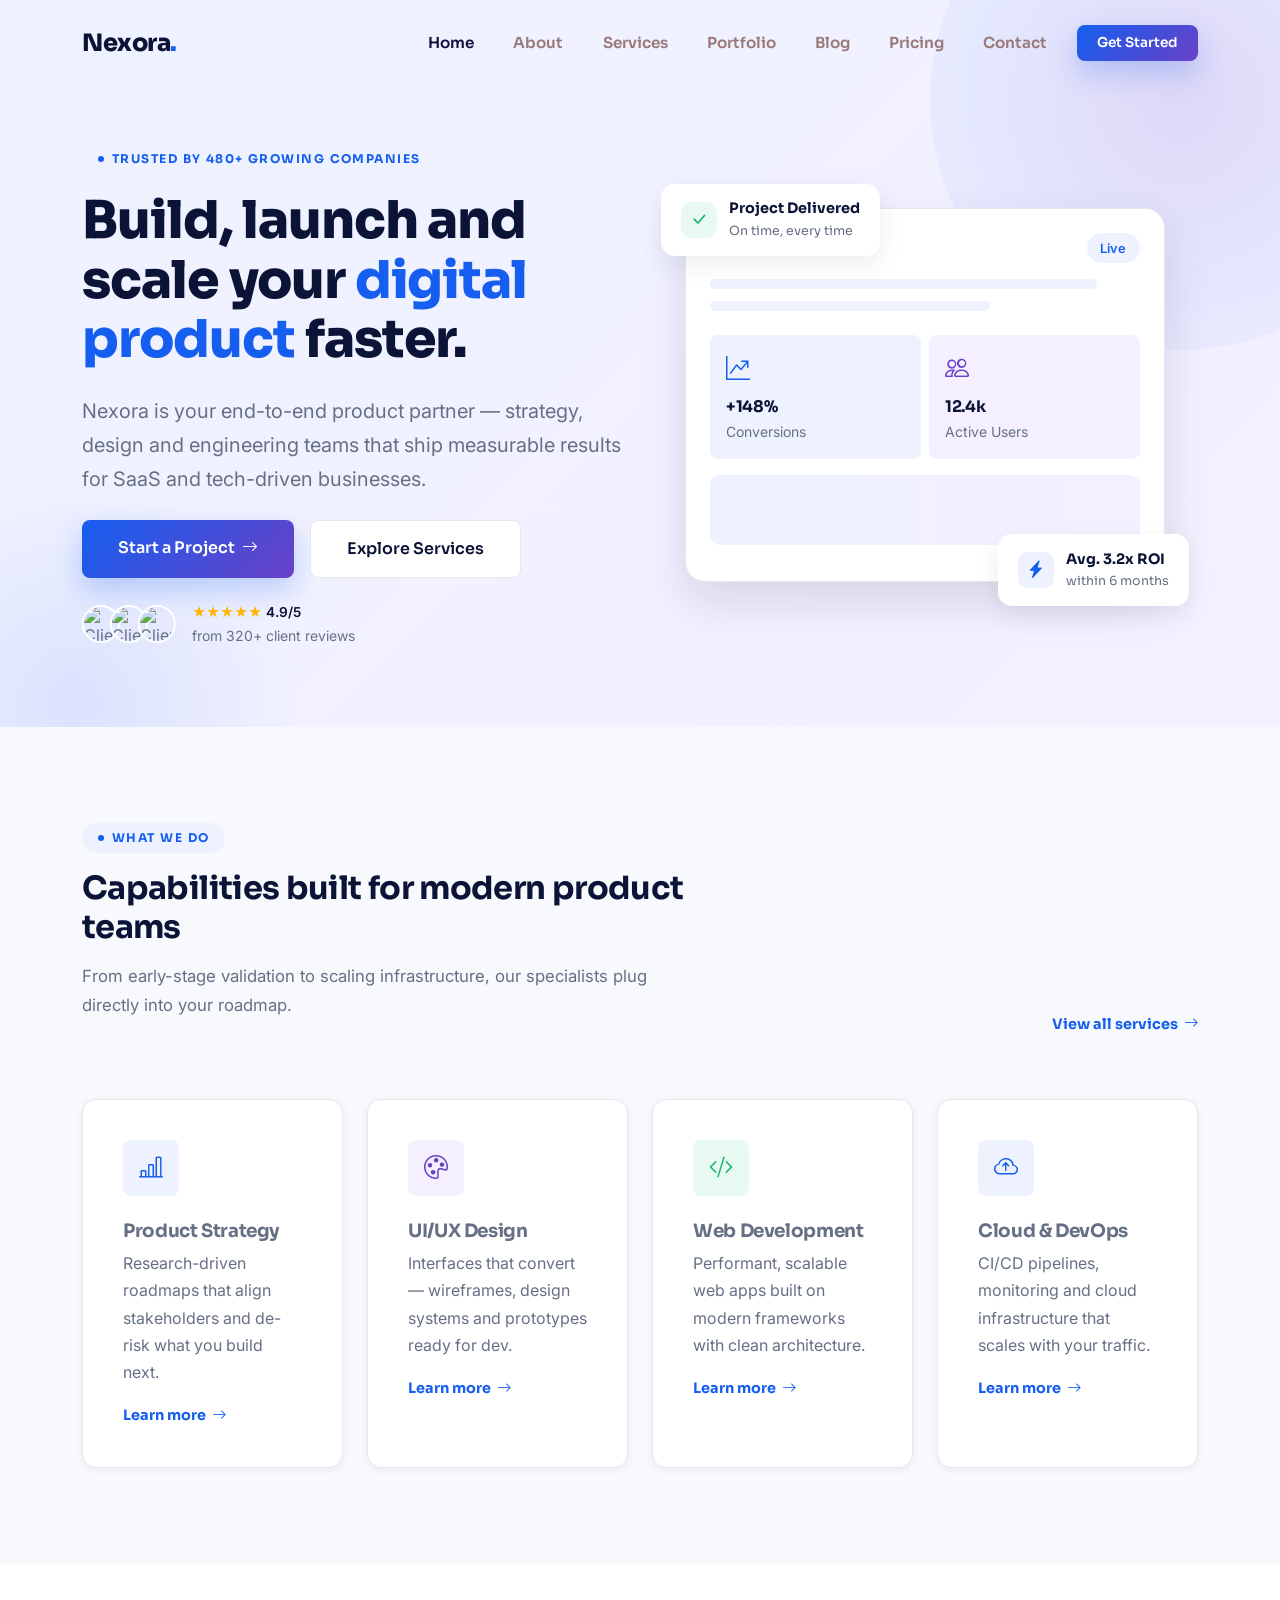
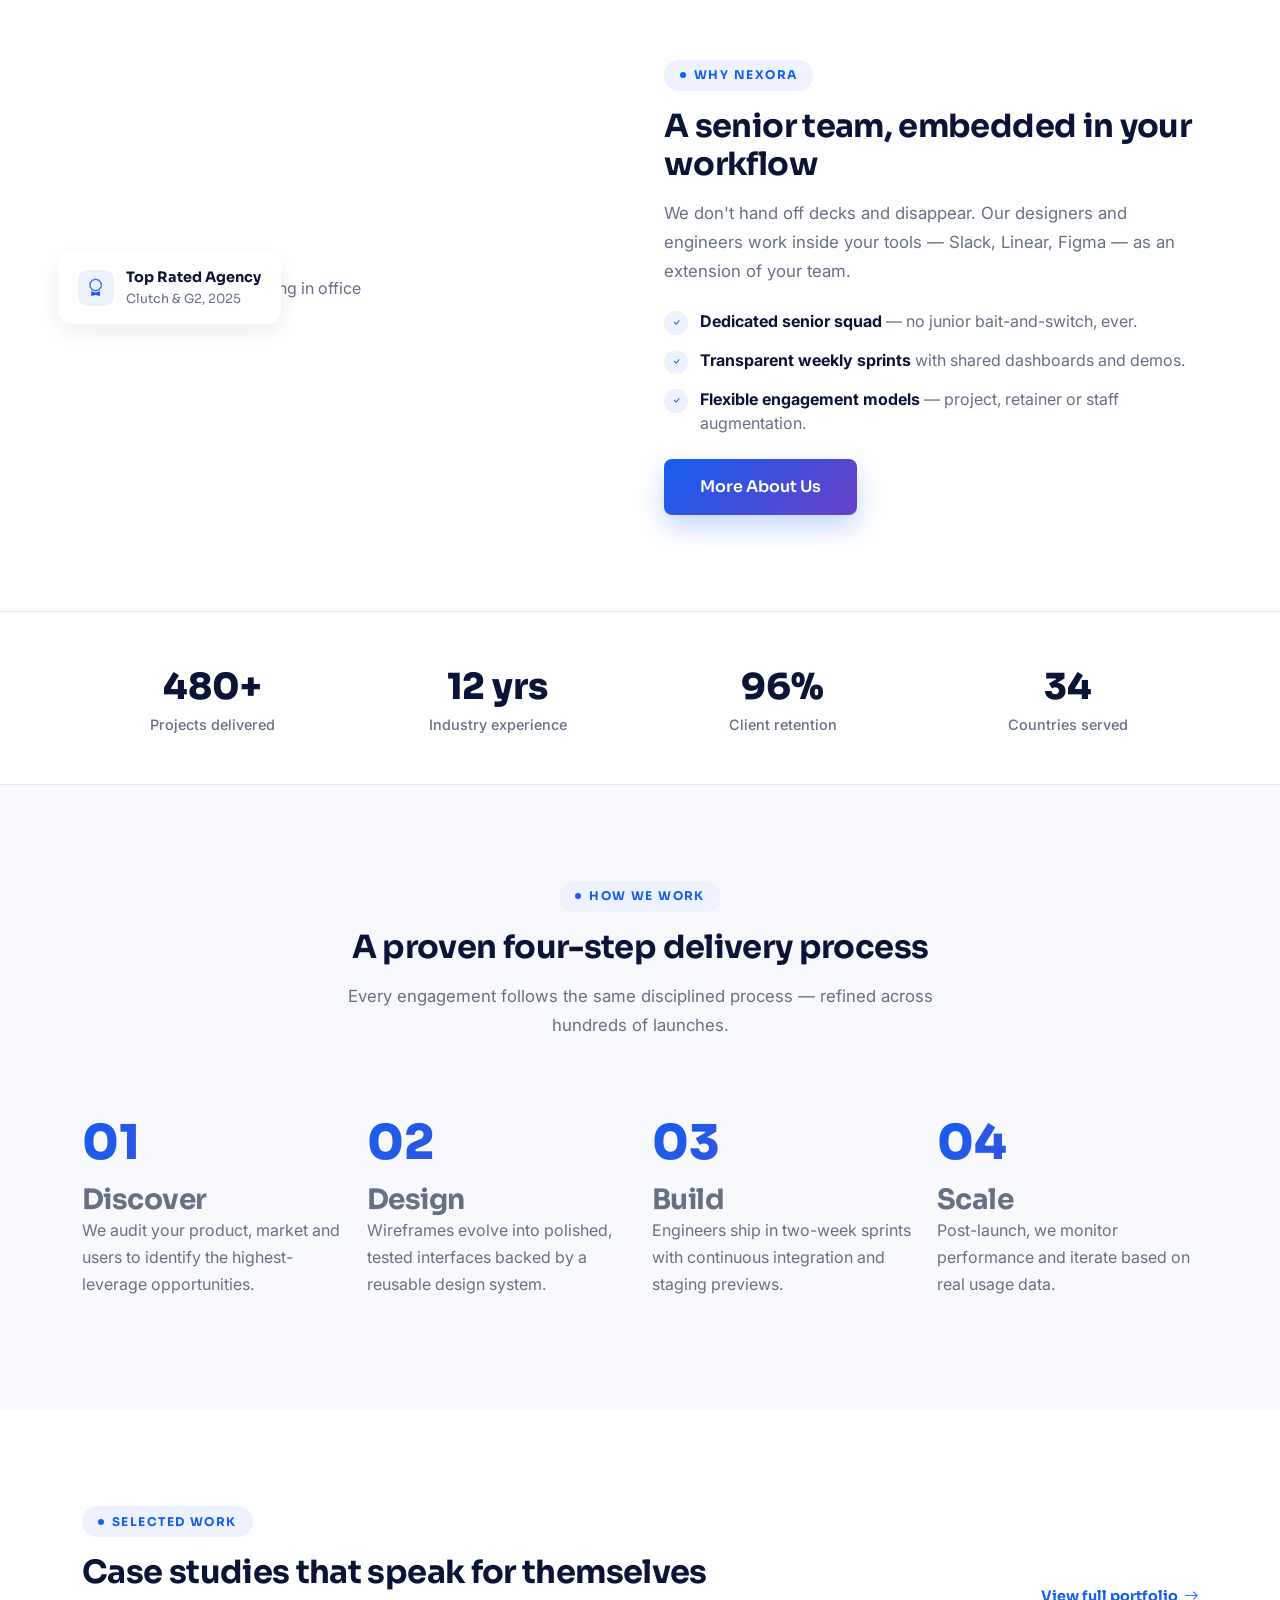
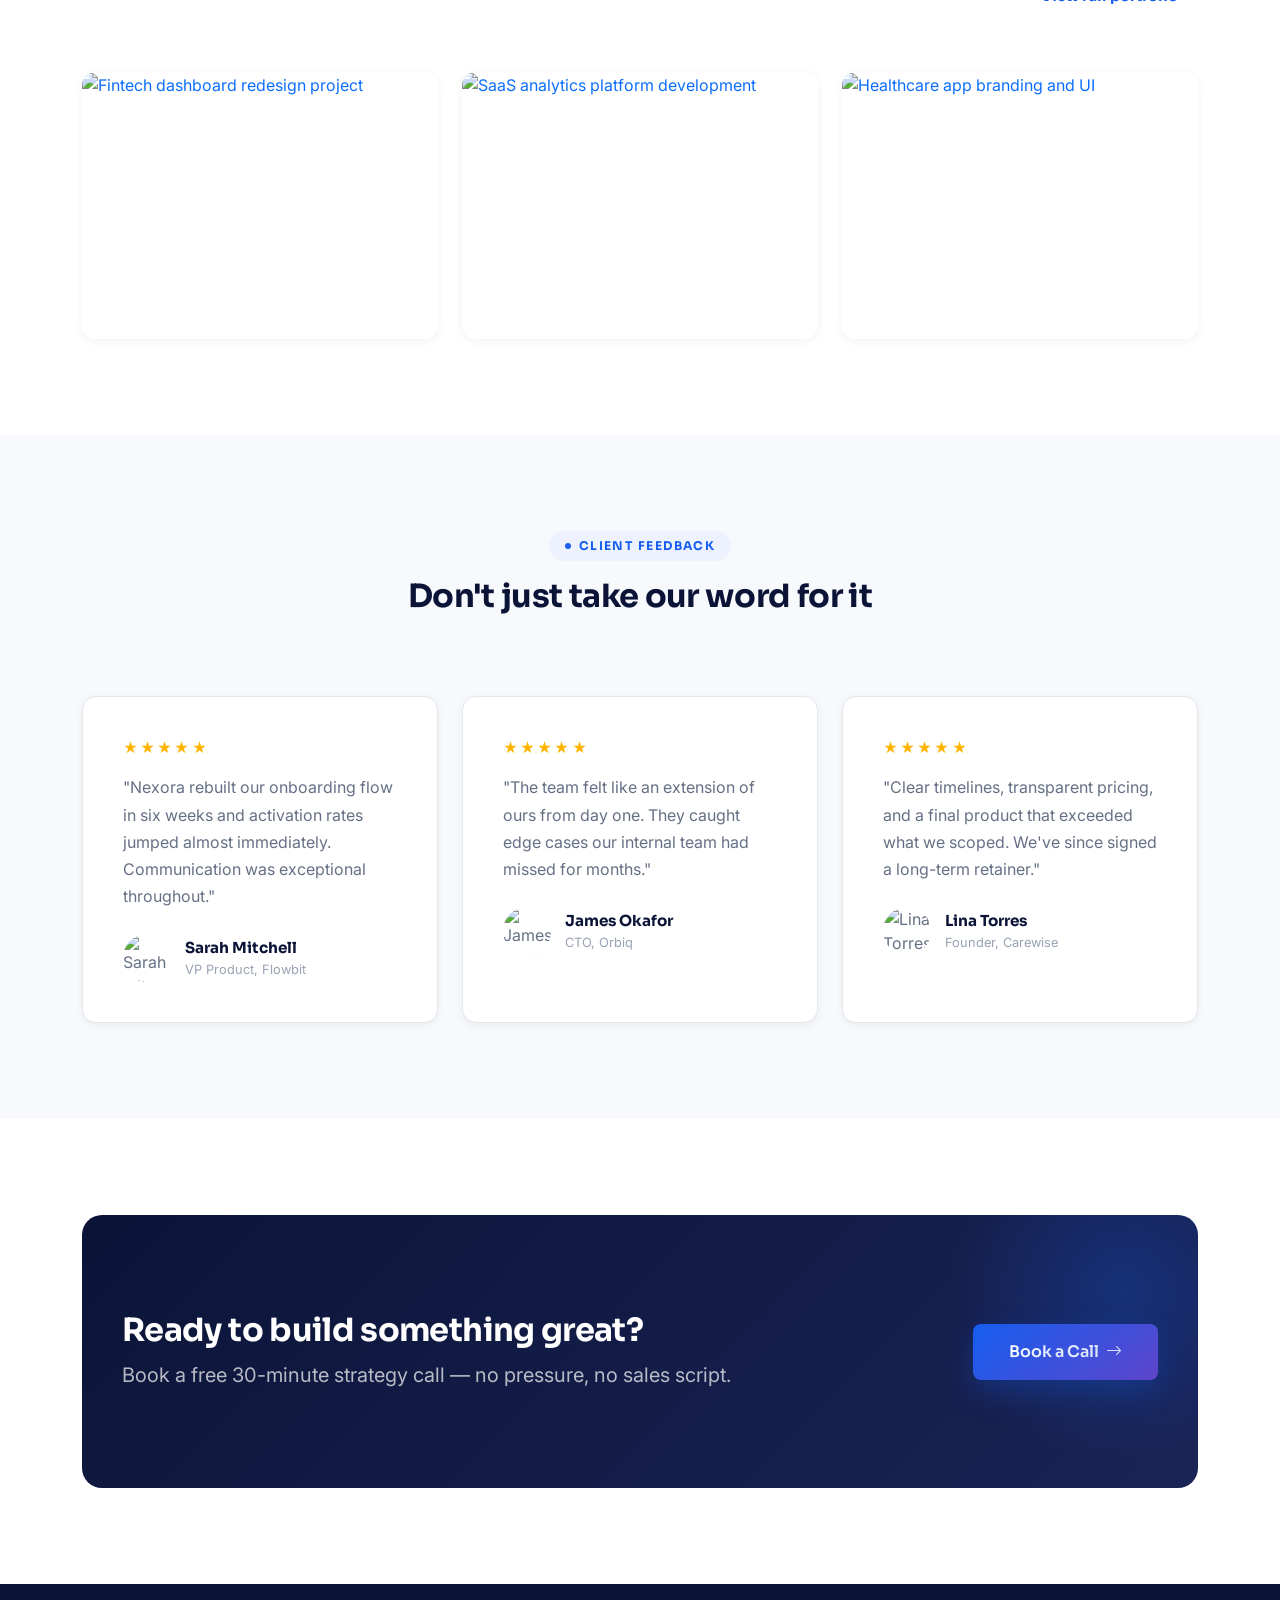
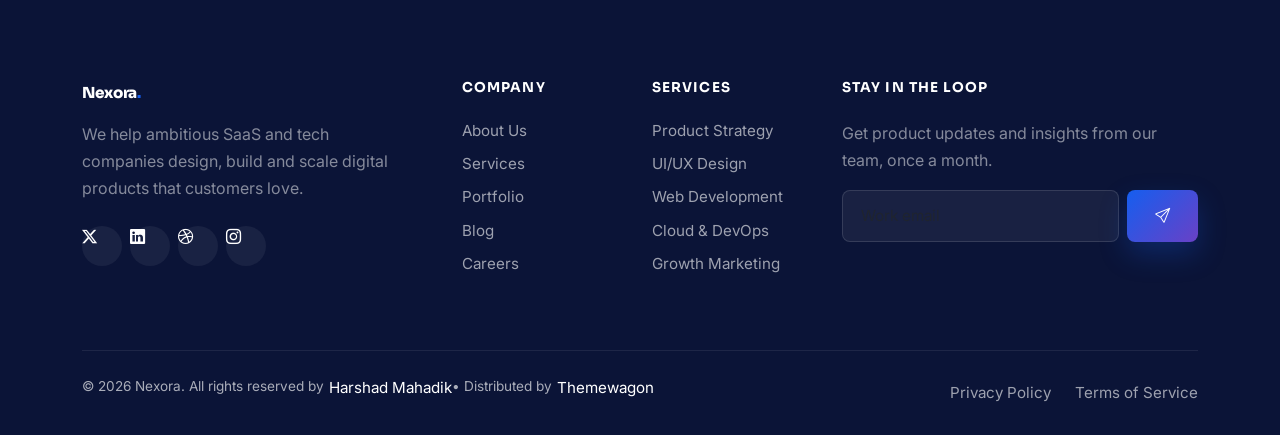
==== index.html @ 8e155f52 "first commit" ====
<!DOCTYPE html>
<html lang="en">
<head>
  <meta charset="UTF-8">
  <meta name="viewport" content="width=device-width, initial-scale=1.0">
  <title>Nexora — SaaS &amp; Digital Agency Bootstrap Theme</title>
  <meta name="description" content="Nexora is a premium Bootstrap 5 theme for SaaS startups, digital agencies, IT companies and consulting firms. Build a high-converting marketing website fast.">
  <meta name="keywords" content="SaaS theme, agency template, bootstrap 5 business theme, IT company website">
  <meta property="og:title" content="Nexora — Premium SaaS & Agency Bootstrap Theme">
  <meta property="og:description" content="A fully responsive, multi-page business and marketing theme built with Bootstrap 5.">
  <meta property="og:type" content="website">
  <link rel="icon" type="image/svg+xml" href="data:image/svg+xml,%3Csvg xmlns='http://www.w3.org/2000/svg' viewBox='0 0 100 100'%3E%3Crect width='100' height='100' rx='22' fill='%23155EEF'/%3E%3Ctext x='50' y='68' font-size='58' font-family='Arial' font-weight='800' fill='white' text-anchor='middle'%3EN%3C/text%3E%3C/svg%3E">

  <!-- Google Fonts -->
  <link rel="preconnect" href="https://fonts.googleapis.com">
  <link rel="preconnect" href="https://fonts.gstatic.com" crossorigin>
  <link href="https://fonts.googleapis.com/css2?family=Inter:wght@400;500;600;700&family=Sora:wght@400;600;700;800&display=swap" rel="stylesheet">

  <!-- Bootstrap 5.3 -->
  <link href="https://cdn.jsdelivr.net/npm/bootstrap@5.3.3/dist/css/bootstrap.min.css" rel="stylesheet">
  <!-- Bootstrap Icons -->
  <link href="https://cdn.jsdelivr.net/npm/bootstrap-icons@1.11.3/font/bootstrap-icons.css" rel="stylesheet">
  <!-- Custom CSS -->
  <link href="css/custom.css" rel="stylesheet">
</head>
<body>

  <!-- NAVBAR -->
  <nav class="navbar navbar-expand-lg navbar-nexora fixed-top">
    <div class="container">
      <a class="navbar-brand navbar-brand-custom" href="index.html">Nexora<span>.</span></a>
      <button class="navbar-toggler navbar-toggler-custom" type="button" data-bs-toggle="collapse" data-bs-target="#mainNav" aria-controls="mainNav" aria-expanded="false" aria-label="Toggle navigation">
        <span class="bar"></span><span class="bar"></span><span class="bar"></span>
      </button>
      <div class="collapse navbar-collapse" id="mainNav">
        <ul class="navbar-nav ms-auto align-items-lg-center gap-1 mt-3 mt-lg-0">
          <li class="nav-item"><a class="nav-link nav2 active"  href="index.html">Home</a></li>
          <li class="nav-item"><a class="nav-link nav2" href="about.html">About</a></li>
          <li class="nav-item"><a class="nav-link nav2" href="services.html">Services</a></li>
          <li class="nav-item"><a class="nav-link nav2" href="portfolio.html">Portfolio</a></li>
          <li class="nav-item"><a class="nav-link nav2" href="blog.html">Blog</a></li>
          <li class="nav-item"><a class="nav-link nav2" href="pricing.html">Pricing</a></li>
          <li class="nav-item"><a class="nav-link nav2" href="contact.html">Contact</a></li>
          <li class="nav-item ms-lg-2 mt-2 mt-lg-0">
            <a href="contact.html" class="btn btn-primary btn-sm-custom w-100">Get Started</a>
          </li>
        </ul>
      </div>
    </div>
  </nav>

  <!-- HERO -->
  <header class="hero">
    <div class="container">
      <div class="row align-items-center gy-5">
        <div class="col-lg-6 hero-content">
          <span class="eyebrow">Trusted by 480+ growing companies</span>
          <h1 class="mb-4">Build, launch and scale your <span class="text-primary-custom">digital product</span> faster.</h1>
          <p class="fs-5 mb-4" style="max-width: 540px;">Nexora is your end-to-end product partner — strategy, design and engineering teams that ship measurable results for SaaS and tech-driven businesses.</p>
          <div class="d-flex flex-wrap gap-3 mb-4 justify-content-lg-start justify-content-center">
            <a href="contact.html" class="btn btn-primary btn-lg-custom">Start a Project <i class="bi bi-arrow-right ms-1"></i></a>
            <a href="services.html" class="btn btn-light-custom btn-lg-custom">Explore Services</a>
          </div>
          <div class="d-flex align-items-center gap-3 justify-content-lg-start justify-content-center">
            <div class="d-flex">
              <img src="https://i.pravatar.cc/40?img=12" class="rounded-circle border border-2 border-white" style="width:38px;height:38px;margin-right:-10px;" alt="Client avatar">
              <img src="https://i.pravatar.cc/40?img=32" class="rounded-circle border border-2 border-white" style="width:38px;height:38px;margin-right:-10px;" alt="Client avatar">
              <img src="https://i.pravatar.cc/40?img=45" class="rounded-circle border border-2 border-white" style="width:38px;height:38px;" alt="Client avatar">
            </div>
            <div>
              <div class="stars mb-0" style="color:#FFB400; font-size:0.85rem;">★★★★★ <span class="text-navy fw-semibold">4.9/5</span></div>
              <small class="text-slate">from 320+ client reviews</small>
            </div>
          </div>
        </div>
        <div class="col-lg-6">
          <div class="hero-visual position-relative mx-auto" style="max-width: 480px;">
            <div class="hero-mock-card">
              <div class="d-flex justify-content-between align-items-center mb-3">
                <div class="d-flex gap-2">
                  <span style="width:10px;height:10px;border-radius:50%;background:#FF5F56;display:block;"></span>
                  <span style="width:10px;height:10px;border-radius:50%;background:#FFBD2E;display:block;"></span>
                  <span style="width:10px;height:10px;border-radius:50%;background:#27C93F;display:block;"></span>
                </div>
                <span class="badge-soft">Live</span>
              </div>
              <div class="mock-bar" style="width: 90%;"></div>
              <div class="mock-bar" style="width: 65%;"></div>
              <div class="row g-2 my-3">
                <div class="col-6">
                  <div class="p-3 rounded-3" style="background: var(--n-bg-alt);">
                    <i class="bi bi-graph-up-arrow text-primary-custom fs-4"></i>
                    <div class="fw-bold text-navy mt-2 font-display">+148%</div>
                    <small class="text-slate">Conversions</small>
                  </div>
                </div>
                <div class="col-6">
                  <div class="p-3 rounded-3" style="background: #F4F0FF;">
                    <i class="bi bi-people text-primary-custom fs-4" style="color:var(--n-secondary) !important;"></i>
                    <div class="fw-bold text-navy mt-2 font-display">12.4k</div>
                    <small class="text-slate">Active Users</small>
                  </div>
                </div>
              </div>
              <div class="mock-bar" style="width: 100%; height: 70px; border-radius: 10px; background: linear-gradient(90deg, var(--n-bg-alt), #F4F0FF);"></div>
            </div>
            <div class="hero-float-badge badge-1 d-none d-sm-flex">
              <div class="icon-box icon-box-success" style="width:36px;height:36px;border-radius:10px;font-size:1.1rem;"><i class="bi bi-check-lg"></i></div>
              <div>Project Delivered<br><small class="text-slate fw-normal">On time, every time</small></div>
            </div>
            <div class="hero-float-badge badge-2 d-none d-sm-flex">
              <div class="icon-box icon-box-primary" style="width:36px;height:36px;border-radius:10px;font-size:1.1rem;"><i class="bi bi-lightning-charge-fill"></i></div>
              <div>Avg. 3.2x ROI<br><small class="text-slate fw-normal">within 6 months</small></div>
            </div>
          </div>
        </div>
      </div>
    </div>
  </header>

  <!-- SERVICES OVERVIEW -->
  <section class="section bg-soft">
    <div class="container">
      <div class="row section-header align-items-end">
        <div class="col-lg-7 reveal">
          <span class="eyebrow">What we do</span>
          <h2 class="section-title">Capabilities built for modern product teams</h2>
          <p class="section-subtitle">From early-stage validation to scaling infrastructure, our specialists plug directly into your roadmap.</p>
        </div>
        <div class="col-lg-5 text-lg-end mt-3 mt-lg-0 reveal">
          <a href="services.html" class="card-link-arrow">View all services <i class="bi bi-arrow-right"></i></a>
        </div>
      </div>
      <div class="row g-4">
        <div class="col-md-6 col-lg-3 reveal">
          <div class="card-premium">
            <div class="icon-box icon-box-primary mb-4"><i class="bi bi-bar-chart-line"></i></div>
            <h3 class="card-title">Product Strategy</h3>
            <p class="mb-3">Research-driven roadmaps that align stakeholders and de-risk what you build next.</p>
            <a href="service-details.html" class="card-link-arrow">Learn more <i class="bi bi-arrow-right"></i></a>
          </div>
        </div>
        <div class="col-md-6 col-lg-3 reveal">
          <div class="card-premium">
            <div class="icon-box icon-box-secondary mb-4"><i class="bi bi-palette"></i></div>
            <h3 class="card-title">UI/UX Design</h3>
            <p class="mb-3">Interfaces that convert — wireframes, design systems and prototypes ready for dev.</p>
            <a href="service-details.html" class="card-link-arrow">Learn more <i class="bi bi-arrow-right"></i></a>
          </div>
        </div>
        <div class="col-md-6 col-lg-3 reveal">
          <div class="card-premium">
            <div class="icon-box icon-box-success mb-4"><i class="bi bi-code-slash"></i></div>
            <h3 class="card-title">Web Development</h3>
            <p class="mb-3">Performant, scalable web apps built on modern frameworks with clean architecture.</p>
            <a href="service-details.html" class="card-link-arrow">Learn more <i class="bi bi-arrow-right"></i></a>
          </div>
        </div>
        <div class="col-md-6 col-lg-3 reveal">
          <div class="card-premium">
            <div class="icon-box icon-box-primary mb-4"><i class="bi bi-cloud-arrow-up"></i></div>
            <h3 class="card-title">Cloud &amp; DevOps</h3>
            <p class="mb-3">CI/CD pipelines, monitoring and cloud infrastructure that scales with your traffic.</p>
            <a href="service-details.html" class="card-link-arrow">Learn more <i class="bi bi-arrow-right"></i></a>
          </div>
        </div>
      </div>
    </div>
  </section>

  <!-- ABOUT / WHY US -->
  <section class="section">
    <div class="container">
      <div class="row align-items-center g-5">
        <div class="col-lg-6 reveal">
          <div class="position-relative">
            <img src="https://images.unsplash.com/photo-1522202176988-66273c2fd55f?w=700&h=560&fit=crop" class="rounded-img w-100" alt="Nexora team collaborating in office" style="aspect-ratio: 5/4; object-fit:cover;">
            <div class="hero-float-badge badge-2 d-none d-sm-flex" style="position:absolute; bottom:-1.5rem; left:-1.5rem; right:auto;">
              <div class="icon-box icon-box-primary" style="width:36px;height:36px;border-radius:10px;font-size:1.1rem;"><i class="bi bi-award"></i></div>
              <div>Top Rated Agency<br><small class="text-slate fw-normal">Clutch &amp; G2, 2025</small></div>
            </div>
          </div>
        </div>
        <div class="col-lg-6 reveal">
          <span class="eyebrow">Why Nexora</span>
          <h2 class="section-title">A senior team, embedded in your workflow</h2>
          <p class="section-subtitle mb-4">We don't hand off decks and disappear. Our designers and engineers work inside your tools — Slack, Linear, Figma — as an extension of your team.</p>
          <ul class="list-check mb-4">
            <li><i class="bi bi-check"></i><div><strong class="text-navy">Dedicated senior squad</strong> — no junior bait-and-switch, ever.</div></li>
            <li><i class="bi bi-check"></i><div><strong class="text-navy">Transparent weekly sprints</strong> with shared dashboards and demos.</div></li>
            <li><i class="bi bi-check"></i><div><strong class="text-navy">Flexible engagement models</strong> — project, retainer or staff augmentation.</div></li>
          </ul>
          <a href="about.html" class="btn btn-primary btn-lg-custom">More About Us</a>
        </div>
      </div>
    </div>
  </section>

  <!-- STATS STRIP -->
  <section class="stats-strip py-5 bg-white">
    <div class="container">
      <div class="row text-center g-4">
        <div class="col-6 col-md-3 stat-item reveal">
          <div class="stat-number">480+</div>
          <div class="stat-label">Projects delivered</div>
        </div>
        <div class="col-6 col-md-3 stat-item reveal">
          <div class="stat-number">12 yrs</div>
          <div class="stat-label">Industry experience</div>
        </div>
        <div class="col-6 col-md-3 stat-item reveal">
          <div class="stat-number">96%</div>
          <div class="stat-label">Client retention</div>
        </div>
        <div class="col-6 col-md-3 stat-item reveal">
          <div class="stat-number">34</div>
          <div class="stat-label">Countries served</div>
        </div>
      </div>
    </div>
  </section>

  <!-- PROCESS -->
  <section class="section bg-soft">
    <div class="container">
      <div class="row section-header justify-content-center text-center">
        <div class="col-lg-7 reveal">
          <span class="eyebrow">How we work</span>
          <h2 class="section-title">A proven four-step delivery process</h2>
          <p class="section-subtitle mx-auto">Every engagement follows the same disciplined process — refined across hundreds of launches.</p>
        </div>
      </div>
      <div class="row g-4">
        <div class="col-md-6 col-lg-3 reveal">
          <div class="process-step">
            <span class="process-number">01</span>
            <h3 class="card-title">Discover</h3>
            <p>We audit your product, market and users to identify the highest-leverage opportunities.</p>
          </div>
        </div>
        <div class="col-md-6 col-lg-3 reveal">
          <div class="process-step">
            <span class="process-number">02</span>
            <h3 class="card-title">Design</h3>
            <p>Wireframes evolve into polished, tested interfaces backed by a reusable design system.</p>
          </div>
        </div>
        <div class="col-md-6 col-lg-3 reveal">
          <div class="process-step">
            <span class="process-number">03</span>
            <h3 class="card-title">Build</h3>
            <p>Engineers ship in two-week sprints with continuous integration and staging previews.</p>
          </div>
        </div>
        <div class="col-md-6 col-lg-3 reveal">
          <div class="process-step">
            <span class="process-number">04</span>
            <h3 class="card-title">Scale</h3>
            <p>Post-launch, we monitor performance and iterate based on real usage data.</p>
          </div>
        </div>
      </div>
    </div>
  </section>

  <!-- PORTFOLIO PREVIEW -->
  <section class="section">
    <div class="container">
      <div class="row section-header align-items-end">
        <div class="col-lg-7 reveal">
          <span class="eyebrow">Selected work</span>
          <h2 class="section-title">Case studies that speak for themselves</h2>
        </div>
        <div class="col-lg-5 text-lg-end mt-3 mt-lg-0 reveal">
          <a href="portfolio.html" class="card-link-arrow">View full portfolio <i class="bi bi-arrow-right"></i></a>
        </div>
      </div>
      <div class="row g-4">
        <div class="col-md-6 col-lg-4 reveal">
          <a href="portfolio-single.html" class="portfolio-card d-block">
            <img src="https://images.unsplash.com/photo-1551288049-bebda4e38f71?w=600&h=450&fit=crop" alt="Fintech dashboard redesign project">
            <div class="portfolio-overlay">
              <span>FinTech · Product Design</span>
              <h5>Payflow Dashboard Redesign</h5>
            </div>
          </a>
        </div>
        <div class="col-md-6 col-lg-4 reveal">
          <a href="portfolio-single.html" class="portfolio-card d-block">
            <img src="https://images.unsplash.com/photo-1460925895917-afdab827c52f?w=600&h=450&fit=crop" alt="SaaS analytics platform development">
            <div class="portfolio-overlay">
              <span>SaaS · Web Development</span>
              <h5>Metricly Analytics Platform</h5>
            </div>
          </a>
        </div>
        <div class="col-md-6 col-lg-4 reveal">
          <a href="portfolio-single.html" class="portfolio-card d-block">
            <img src="https://images.unsplash.com/photo-1556742049-0cfed4f6a45d?w=600&h=450&fit=crop" alt="Healthcare app branding and UI">
            <div class="portfolio-overlay">
              <span>HealthTech · Branding</span>
              <h5>Carewise Patient App</h5>
            </div>
          </a>
        </div>
      </div>
    </div>
  </section>

  <!-- TESTIMONIALS -->
  <section class="section bg-soft">
    <div class="container">
      <div class="row section-header justify-content-center text-center">
        <div class="col-lg-7 reveal">
          <span class="eyebrow">Client feedback</span>
          <h2 class="section-title">Don't just take our word for it</h2>
        </div>
      </div>
      <div class="row g-4">
        <div class="col-md-6 col-lg-4 reveal">
          <div class="testimonial-card">
            <div class="stars">★★★★★</div>
            <p>"Nexora rebuilt our onboarding flow in six weeks and activation rates jumped almost immediately. Communication was exceptional throughout."</p>
            <div class="testimonial-author">
              <img src="https://i.pravatar.cc/100?img=33" alt="Sarah Mitchell">
              <div>
                <div class="name">Sarah Mitchell</div>
                <div class="role">VP Product, Flowbit</div>
              </div>
            </div>
          </div>
        </div>
        <div class="col-md-6 col-lg-4 reveal">
          <div class="testimonial-card">
            <div class="stars">★★★★★</div>
            <p>"The team felt like an extension of ours from day one. They caught edge cases our internal team had missed for months."</p>
            <div class="testimonial-author">
              <img src="https://i.pravatar.cc/100?img=51" alt="James Okafor">
              <div>
                <div class="name">James Okafor</div>
                <div class="role">CTO, Orbiq</div>
              </div>
            </div>
          </div>
        </div>
        <div class="col-md-6 col-lg-4 reveal">
          <div class="testimonial-card">
            <div class="stars">★★★★★</div>
            <p>"Clear timelines, transparent pricing, and a final product that exceeded what we scoped. We've since signed a long-term retainer."</p>
            <div class="testimonial-author">
              <img src="https://i.pravatar.cc/100?img=14" alt="Lina Torres">
              <div>
                <div class="name">Lina Torres</div>
                <div class="role">Founder, Carewise</div>
              </div>
            </div>
          </div>
        </div>
      </div>
    </div>
  </section>

  <!-- CTA -->
  <section class="section">
    <div class="container">
      <div class="cta-section reveal">
        <div class="row align-items-center">
          <div class="col-lg-8">
            <h2 class="mb-2">Ready to build something great?</h2>
            <p class="mb-0 fs-5">Book a free 30-minute strategy call — no pressure, no sales script.</p>
          </div>
          <div class="col-lg-4 text-lg-end mt-4 mt-lg-0">
            <a href="contact.html" class="btn btn-primary btn-lg-custom">Book a Call <i class="bi bi-arrow-right ms-1"></i></a>
          </div>
        </div>
      </div>
    </div>
  </section>

  <!-- FOOTER -->
  <footer class="footer-nexora">
    <div class="container">
      <div class="row gy-4">
        <div class="col-lg-4 col-md-6">
        
          <a class="navbar-brand-custom d-inline-block mb-3" href="index.html" style="color:#fff !important;">Nexora<span style="color:var(--n-primary)">.</span></a>
          <p class="text-white-50 mb-4" style="max-width:320px;">We help ambitious SaaS and tech companies design, build and scale digital products that customers love.</p>
          <div class="d-flex gap-2">
            <a href="#" class="social-icon"><i class="bi bi-twitter-x"></i></a>
            <a href="#" class="social-icon"><i class="bi bi-linkedin"></i></a>
            <a href="#" class="social-icon"><i class="bi bi-dribbble"></i></a>
            <a href="#" class="social-icon"><i class="bi bi-instagram"></i></a>
          </div>
        </div>
        <div class="col-lg-2 col-md-6 col-6">
          <h6>Company</h6>
          <a href="about.html">About Us</a>
          <a href="services.html">Services</a>
          <a href="portfolio.html">Portfolio</a>
          <a href="blog.html">Blog</a>
          <a href="contact.html">Careers</a>
        </div>
        <div class="col-lg-2 col-md-6 col-6">
          <h6>Services</h6>
          <a href="service-details.html">Product Strategy</a>
          <a href="service-details.html">UI/UX Design</a>
          <a href="service-details.html">Web Development</a>
          <a href="service-details.html">Cloud &amp; DevOps</a>
          <a href="service-details.html">Growth Marketing</a>
        </div>
        <div class="col-lg-4 col-md-6">
          <h6>Stay in the loop</h6>
          <p class="text-white-50 mb-3">Get product updates and insights from our team, once a month.</p>
          <form class="d-flex gap-2 needs-validation" novalidate>
            <input type="email" class="form-control" placeholder="Work email" required style="background:rgba(255,255,255,0.06); border-color:rgba(255,255,255,0.12); color:#fff;">
            <button class="btn btn-primary flex-shrink-0" type="submit"><i class="bi bi-send"></i></button>
          </form>
        </div>
      </div>
      <div class="footer-bottom d-flex flex-column flex-md-row justify-content-between align-items-center gap-2 text-center text-md-start">
        <p class="mb-0" style="display: flex;">&copy; 2026 Nexora. All rights reserved by <a target="_blank" href="https://github.com/HarshadMahadik" style="color: white;padding-left: 5px;"> Harshad Mahadik</a> &bull; Distributed by <a target="_blank" href="https://themewagon.com/" style="color: white;padding-left: 5px;">Themewagon</a>
        </p>
        <div class="d-flex gap-4">
          <a href="#" class="mb-0">Privacy Policy</a>
          <a href="#" class="mb-0">Terms of Service</a>
        </div>
      </div>
    </div>
  </footer>

  <button class="back-to-top" aria-label="Back to top"><i class="bi bi-arrow-up"></i></button>

  <!-- Bootstrap Bundle JS -->
  <script src="https://cdn.jsdelivr.net/npm/bootstrap@5.3.3/dist/js/bootstrap.bundle.min.js"></script>
  <script src="js/main.js"></script>
</body>
</html>
---- css/custom.css ----
/* =====================================================
   NEXORA — Premium Bootstrap 5 Business Theme
   Custom Design System (overrides + extensions)
   ===================================================== */

:root {
  /* Color system */
  --n-primary: #155EEF;
  --n-primary-dark: #0E3FB0;
  --n-secondary: #6941C6;
  --n-navy: #0B1437;
  --n-success: #12B76A;
  --n-slate: #667085;
  --n-slate-light: #98A2B3;
  --n-bg: #F7F9FC;
  --n-bg-alt: #EEF2FF;
  --n-border: #E4E7EC;
  --n-white: #FFFFFF;

  /* Gradients */
  --n-gradient-primary: linear-gradient(135deg, #155EEF 0%, #6941C6 100%);
  --n-gradient-soft: linear-gradient(135deg, #EEF2FF 0%, #F4F0FF 100%);
  --n-gradient-dark: linear-gradient(135deg, #0B1437 0%, #1A2456 100%);

  /* Typography */
  --n-font-display: 'Sora', sans-serif;
  --n-font-body: 'Inter', sans-serif;

  /* Spacing rhythm (8px base) */
  --n-space-xs: 0.5rem;
  --n-space-sm: 1rem;
  --n-space-md: 1.5rem;
  --n-space-lg: 2.5rem;
  --n-space-xl: 4rem;
  --n-space-2xl: 6rem;

  /* Radius */
  --n-radius-sm: 8px;
  --n-radius-md: 14px;
  --n-radius-lg: 20px;
  --n-radius-pill: 100px;

  /* Shadows */
  --n-shadow-sm: 0 2px 8px rgba(11, 20, 55, 0.06);
  --n-shadow-md: 0 8px 24px rgba(11, 20, 55, 0.08);
  --n-shadow-lg: 0 20px 48px rgba(11, 20, 55, 0.12);
  --n-shadow-primary: 0 12px 28px rgba(21, 94, 239, 0.25);

  /* Bootstrap overrides */
  --bs-primary: #155EEF;
  --bs-primary-rgb: 21, 94, 239;
  --bs-body-font-family: var(--n-font-body);
  --bs-body-color: var(--n-slate);
  --bs-body-bg: var(--n-white);
}

/* =====================================================
   BASE
   ===================================================== */
html { scroll-behavior: smooth; }

body {
  font-family: var(--n-font-body);
  color: var(--n-slate);
  background-color: var(--n-white);
  -webkit-font-smoothing: antialiased;
  overflow-x: hidden;
}

h1, h2, h3, h4, h5, h6,
.font-display {
  font-family: var(--n-font-display);
  color: var(--n-navy);
  font-weight: 700;
  letter-spacing: -0.02em;
}

h1 { font-weight: 800; }

p { line-height: 1.7; }

a { text-decoration: none; }

.text-primary-custom { color: var(--n-primary) !important; }
.text-slate { color: var(--n-slate) !important; }
.text-navy { color: var(--n-navy) !important; }
.bg-soft { background-color: var(--n-bg) !important; }
.bg-soft-alt { background: var(--n-gradient-soft) !important; }
.bg-navy { background-color: var(--n-navy) !important; }
.bg-gradient-primary { background: var(--n-gradient-primary) !important; }
.bg-gradient-dark { background: var(--n-gradient-dark) !important; }

/* Section spacing rhythm */
.section { padding-top: var(--n-space-2xl); padding-bottom: var(--n-space-2xl); }
.section-sm { padding-top: var(--n-space-xl); padding-bottom: var(--n-space-xl); }

@media (max-width: 767.98px) {
  .section { padding-top: var(--n-space-xl); padding-bottom: var(--n-space-xl); }
  .section-sm { padding-top: var(--n-space-lg); padding-bottom: var(--n-space-lg); }
}

/* Eyebrow label */
.eyebrow {
  display: inline-flex;
  align-items: center;
  gap: 0.5rem;
  font-family: var(--n-font-display);
  font-size: 0.75rem;
  font-weight: 700;
  letter-spacing: 0.12em;
  text-transform: uppercase;
  color: var(--n-primary);
  background: var(--n-bg-alt);
  padding: 0.4rem 1rem;
  border-radius: var(--n-radius-pill);
  margin-bottom: var(--n-space-sm);
}

.eyebrow::before {
  content: '';
  width: 6px;
  height: 6px;
  border-radius: 50%;
  background: var(--n-primary);
  display: inline-block;
}

.section-title { margin-bottom: var(--n-space-sm); }
.section-subtitle {
  font-size: 1.05rem;
  color: var(--n-slate);
  max-width: 620px;
}
.section-header { margin-bottom: var(--n-space-xl); }

/* =====================================================
   BUTTONS
   ===================================================== */
.btn {
  font-family: var(--n-font-display);
  font-weight: 600;
  border-radius: var(--n-radius-sm);
  padding: 0.75rem 1.75rem;
  font-size: 0.95rem;
  transition: all 0.25s ease;
  border-width: 1.5px;
}

.btn-primary {
  background: var(--n-gradient-primary);
  border: none;
  box-shadow: var(--n-shadow-primary);
  color: #fff;
}

.btn-primary:hover {
  transform: translateY(-2px);
  box-shadow: 0 16px 32px rgba(21, 94, 239, 0.32);
  color: #fff;
}

.btn-outline-primary {
  border-color: var(--n-primary);
  color: var(--n-primary);
  background: transparent;
}

.btn-outline-primary:hover {
  background: var(--n-primary);
  border-color: var(--n-primary);
  transform: translateY(-2px);
}

.btn-light-custom {
  background: #fff;
  color: var(--n-navy);
  border: 1.5px solid var(--n-border);
}

.btn-light-custom:hover {
  background: var(--n-bg);
  transform: translateY(-2px);
}

.btn-outline-white {
  border-color: rgba(255,255,255,0.4);
  color: #fff;
}

.btn-outline-white:hover {
  background: rgba(255,255,255,0.12);
  border-color: #fff;
  color: #fff;
}

.btn-lg-custom { padding: 1rem 2.25rem; font-size: 1rem; }
.btn-sm-custom { padding: 0.5rem 1.25rem; font-size: 0.85rem; }

/* =====================================================
   NAVBAR
   ===================================================== */
.navbar-nexora {
  padding: 1.25rem 0;
  transition: all 0.3s ease;
  background: rgba(255, 255, 255, 0.0);
}

.navbar-nexora.scrolled {
  padding: 0.75rem 0;
  background: rgba(255, 255, 255, 0.92);
  backdrop-filter: blur(12px);
  box-shadow: var(--n-shadow-sm);
}

.navbar-brand-custom {
  font-family: var(--n-font-display);
  font-weight: 800;
  font-size: 1.5rem;
  color: var(--n-navy) !important;
  letter-spacing: -0.02em;
}

.navbar-brand-custom span { color: var(--n-primary); }

.navbar-nexora .nav-link {
  font-family: var(--n-font-display);
  font-weight: 600;
  font-size: 0.95rem;
  color: rgb(152, 119, 119) !important;
  padding: 0.5rem 1.1rem !important;
  border-radius: var(--n-radius-sm);
  transition: all 0.2s ease;
}

.nav2{
  color: yellow !important;;
}
.navbar-nexora .nav-link:hover,
.navbar-nexora .nav-link.active {
  color: rgb(15, 15, 64) !important;
  background: var(--n-bg-alt);
}

.navbar-toggler-custom {
  border: none;
  width: 44px;
  height: 44px;
  border-radius: var(--n-radius-sm);
  background: var(--n-bg-alt);
  display: flex;
  align-items: center;
  justify-content: center;
  gap: 4px;
  flex-direction: column;
  padding: 0;
}

.navbar-toggler-custom .bar {
  width: 20px;
  height: 2px;
  background: var(--n-navy);
  border-radius: 2px;
  transition: all 0.3s ease;
}

.navbar-toggler-custom.active .bar:nth-child(1) {
  transform: translateY(6px) rotate(45deg);
}
.navbar-toggler-custom.active .bar:nth-child(2) { opacity: 0; }
.navbar-toggler-custom.active .bar:nth-child(3) {
  transform: translateY(-6px) rotate(-45deg);
}

/* =====================================================
   HERO
   ===================================================== */
.hero {
  position: relative;
  padding-top: 9rem;
  padding-bottom: 5rem;
  background: var(--n-gradient-soft);
  overflow: hidden;
}

.hero::before {
  content: '';
  position: absolute;
  top: -150px;
  right: -150px;
  width: 500px;
  height: 500px;
  border-radius: 50%;
  background: radial-gradient(circle, rgba(105,65,198,0.14) 0%, rgba(21,94,239,0.06) 60%, transparent 100%);
  z-index: 0;
}

.hero::after {
  content: '';
  position: absolute;
  bottom: -200px;
  left: -150px;
  width: 450px;
  height: 450px;
  border-radius: 50%;
  background: radial-gradient(circle, rgba(21,94,239,0.10) 0%, transparent 70%);
  z-index: 0;
}

.hero-content { position: relative; z-index: 2; }

.hero h1 { font-size: 3.25rem; line-height: 1.15; }

@media (max-width: 991.98px) {
  .hero { padding-top: 7rem; text-align: center; }
  .hero h1 { font-size: 2.4rem; }
}

@media (max-width: 575.98px) {
  .hero h1 { font-size: 2rem; }
}

/* Hero visual / dashboard mock card */
.hero-visual {
  position: relative;
  z-index: 1;
}

.hero-mock-card {
  background: #fff;
  border-radius: var(--n-radius-lg);
  box-shadow: var(--n-shadow-lg);
  padding: var(--n-space-md);
  border: 1px solid var(--n-border);
  position: relative;
}

.hero-mock-card .mock-bar {
  height: 10px;
  border-radius: var(--n-radius-pill);
  background: var(--n-bg-alt);
  margin-bottom: 0.75rem;
}

.hero-float-badge {
  position: absolute;
  background: #fff;
  border-radius: var(--n-radius-md);
  box-shadow: var(--n-shadow-md);
  padding: 0.9rem 1.25rem;
  display: flex;
  align-items: center;
  gap: 0.75rem;
  font-family: var(--n-font-display);
  font-weight: 700;
  font-size: 0.9rem;
  color: var(--n-navy);
  z-index: 3;
}

.hero-float-badge.badge-1 { top: -1.5rem; left: -1.5rem; }
.hero-float-badge.badge-2 { bottom: -1.5rem; right: -1.5rem; }

.hero-float-badge .icon-box {
  width: 36px;
  height: 36px;
  border-radius: 10px;
  display: flex;
  align-items: center;
  justify-content: center;
  flex-shrink: 0;
}

@media (max-width: 767.98px) {
  .hero-float-badge { padding: 0.6rem 0.9rem; font-size: 0.75rem; }
  .hero-float-badge.badge-1 { top: -1rem; left: -0.5rem; }
  .hero-float-badge.badge-2 { bottom: -1rem; right: -0.5rem; }
}

/* Stats strip */
.stats-strip {
  border-top: 1px solid var(--n-border);
  border-bottom: 1px solid var(--n-border);
}

.stat-item .stat-number {
  font-family: var(--n-font-display);
  font-size: 2.25rem;
  font-weight: 800;
  color: var(--n-navy);
}

.stat-item .stat-label {
  font-size: 0.9rem;
  color: var(--n-slate);
  font-weight: 500;
}

/* =====================================================
   ICON BOXES
   ===================================================== */
.icon-box {
  width: 56px;
  height: 56px;
  border-radius: var(--n-radius-sm);
  display: flex;
  align-items: center;
  justify-content: center;
  font-size: 1.5rem;
  flex-shrink: 0;
}

.icon-box-primary { background: var(--n-bg-alt); color: var(--n-primary); }
.icon-box-secondary { background: #F4F0FF; color: var(--n-secondary); }
.icon-box-success { background: #E7F9F0; color: var(--n-success); }

.icon-box-lg { width: 72px; height: 72px; font-size: 2rem; border-radius: var(--n-radius-md); }

.icon-box-white {
  background: rgba(255,255,255,0.12);
  color: #fff;
}

/* =====================================================
   CARDS — premium card system
   ===================================================== */
.card-premium {
  background: #fff;
  border: 1px solid var(--n-border);
  border-radius: var(--n-radius-md);
  box-shadow: var(--n-shadow-sm);
  transition: all 0.3s ease;
  padding: var(--n-space-lg);
  height: 100%;
}

.card-premium:hover {
  box-shadow: var(--n-shadow-md);
  transform: translateY(-6px);
  border-color: transparent;
}

.card-premium .card-title {
  font-size: 1.15rem;
  margin-bottom: 0.5rem;
}

.card-link-arrow {
  font-family: var(--n-font-display);
  font-weight: 700;
  font-size: 0.9rem;
  color: var(--n-primary);
  display: inline-flex;
  align-items: center;
  gap: 0.4rem;
  transition: gap 0.2s ease;
}

.card-link-arrow:hover { gap: 0.7rem; color: var(--n-primary-dark); }

/* Pricing card */
.pricing-card {
  background: #fff;
  border: 1px solid var(--n-border);
  border-radius: var(--n-radius-lg);
  padding: var(--n-space-lg);
  box-shadow: var(--n-shadow-sm);
  transition: all 0.3s ease;
  height: 100%;
  position: relative;
}

.pricing-card:hover { box-shadow: var(--n-shadow-md); transform: translateY(-6px); }

.pricing-card.featured {
  background: var(--n-gradient-dark);
  border: none;
  color: #fff;
  box-shadow: var(--n-shadow-lg);
  transform: scale(1.03);
}

.pricing-card.featured .price, .pricing-card.featured h3 { color: #fff; }
.pricing-card.featured .text-slate { color: rgba(255,255,255,0.65) !important; }
.pricing-card.featured ul li { color: rgba(255,255,255,0.85); }
.pricing-card.featured .pricing-divider { border-color: rgba(255,255,255,0.12); }

@media (max-width: 991.98px) {
  .pricing-card.featured { transform: none; }
}

.pricing-badge {
  position: absolute;
  top: -14px;
  right: 2rem;
  background: var(--n-gradient-primary);
  color: #fff;
  font-family: var(--n-font-display);
  font-weight: 700;
  font-size: 0.75rem;
  padding: 0.4rem 1rem;
  border-radius: var(--n-radius-pill);
  letter-spacing: 0.05em;
}

.price {
  font-family: var(--n-font-display);
  font-size: 3rem;
  font-weight: 800;
  color: var(--n-navy);
}

.price-period { font-size: 1rem; font-weight: 500; color: var(--n-slate); }

.pricing-divider { border-color: var(--n-border); margin: var(--n-space-md) 0; }

.feature-list { list-style: none; padding: 0; margin: 0; }
.feature-list li {
  display: flex;
  align-items: flex-start;
  gap: 0.65rem;
  margin-bottom: 0.75rem;
  font-size: 0.95rem;
  color: var(--n-slate);
}

.feature-list li i { color: var(--n-success); margin-top: 0.2rem; flex-shrink: 0; }
.feature-list li.disabled { opacity: 0.45; }
.feature-list li.disabled i { color: var(--n-slate-light); }

/* Blog cards */
.blog-card-img {
  border-radius: var(--n-radius-md) var(--n-radius-md) 0 0;
  overflow: hidden;
  aspect-ratio: 16/10;
}

.blog-card-img img { transition: transform 0.4s ease; width: 100%; height: 100%; object-fit: cover; }
.card-premium:hover .blog-card-img img { transform: scale(1.06); }

.blog-card-body { padding: var(--n-space-md) var(--n-space-md) 0; }

.tag-pill {
  display: inline-block;
  font-family: var(--n-font-display);
  font-size: 0.7rem;
  font-weight: 700;
  letter-spacing: 0.06em;
  text-transform: uppercase;
  color: var(--n-primary);
  background: var(--n-bg-alt);
  padding: 0.3rem 0.8rem;
  border-radius: var(--n-radius-pill);
  margin-bottom: 0.75rem;
}

.meta-row {
  display: flex;
  align-items: center;
  gap: 1rem;
  font-size: 0.85rem;
  color: var(--n-slate-light);
  margin-top: 1rem;
  padding-top: 1rem;
  border-top: 1px solid var(--n-border);
}

/* Portfolio card */
.portfolio-card {
  position: relative;
  border-radius: var(--n-radius-md);
  overflow: hidden;
  box-shadow: var(--n-shadow-sm);
  aspect-ratio: 4/3;
}

.portfolio-card img { width: 100%; height: 100%; object-fit: cover; transition: transform 0.5s ease; }

.portfolio-overlay {
  position: absolute;
  inset: 0;
  background: linear-gradient(180deg, rgba(11,20,55,0) 30%, rgba(11,20,55,0.88) 100%);
  display: flex;
  flex-direction: column;
  justify-content: flex-end;
  padding: var(--n-space-md);
  opacity: 0;
  transition: opacity 0.35s ease;
}

.portfolio-card:hover .portfolio-overlay { opacity: 1; }
.portfolio-card:hover img { transform: scale(1.08); }

.portfolio-overlay h5 { color: #fff; margin-bottom: 0.25rem; }
.portfolio-overlay span { color: rgba(255,255,255,0.7); font-size: 0.85rem; }

/* Testimonial card */
.testimonial-card {
  background: #fff;
  border-radius: var(--n-radius-md);
  box-shadow: var(--n-shadow-sm);
  border: 1px solid var(--n-border);
  padding: var(--n-space-lg);
  height: 100%;
}

.testimonial-card .stars { color: #FFB400; letter-spacing: 0.15em; font-size: 0.9rem; margin-bottom: 1rem; }

.testimonial-author {
  display: flex;
  align-items: center;
  gap: 0.85rem;
  margin-top: var(--n-space-md);
}

.testimonial-author img {
  width: 48px; height: 48px; border-radius: 50%; object-fit: cover;
}

.testimonial-author .name { font-family: var(--n-font-display); font-weight: 700; color: var(--n-navy); font-size: 0.95rem; }
.testimonial-author .role { font-size: 0.8rem; color: var(--n-slate-light); }

/* Process steps (numbered — real sequence) */
.process-step {
  position: relative;
  padding-left: 0;
}

.process-number {
  font-family: var(--n-font-display);
  font-size: 3rem;
  font-weight: 800;
  background: var(--n-gradient-primary);
  -webkit-background-clip: text;
  background-clip: text;
  -webkit-text-fill-color: transparent;
  color: transparent;
  line-height: 1;
  margin-bottom: 1rem;
  display: block;
}

/* Logo cloud */
.logo-cloud-item {
  display: flex;
  align-items: center;
  justify-content: center;
  font-family: var(--n-font-display);
  font-weight: 800;
  font-size: 1.25rem;
  color: var(--n-slate-light);
  opacity: 0.7;
  transition: opacity 0.2s ease;
}

.logo-cloud-item:hover { opacity: 1; color: var(--n-navy); }

/* =====================================================
   FORMS
   ===================================================== */
.form-control,
.form-select {
  border: 1.5px solid var(--n-border);
  border-radius: var(--n-radius-sm);
  padding: 0.85rem 1.1rem;
  font-size: 0.95rem;
  background-color: var(--n-bg);
  transition: all 0.2s ease;
}

.form-control:focus,
.form-select:focus {
  border-color: var(--n-primary);
  box-shadow: 0 0 0 4px rgba(21, 94, 239, 0.1);
  background-color: #fff;
}

.form-label {
  font-family: var(--n-font-display);
  font-weight: 600;
  font-size: 0.9rem;
  color: var(--n-navy);
  margin-bottom: 0.5rem;
}

.form-control.is-invalid, .form-select.is-invalid { border-color: #DC3545; }
.form-control.is-valid, .form-select.is-valid { border-color: var(--n-success); }

/* Newsletter / CTA section */
.cta-section {
  background: var(--n-gradient-dark);
  border-radius: var(--n-radius-lg);
  padding: var(--n-space-2xl) var(--n-space-lg);
  position: relative;
  overflow: hidden;
}

.cta-section::before {
  content: '';
  position: absolute;
  top: -100px;
  right: -100px;
  width: 350px;
  height: 350px;
  border-radius: 50%;
  background: radial-gradient(circle, rgba(21,94,239,0.25) 0%, transparent 70%);
}

.cta-section h2, .cta-section p { color: #fff; position: relative; z-index: 1; }
.cta-section p { color: rgba(255,255,255,0.7); }

/* =====================================================
   FOOTER
   ===================================================== */
.footer-nexora {
  background: var(--n-navy);
  color: rgba(255,255,255,0.65);
  padding-top: var(--n-space-2xl);
}

.footer-nexora h6 {
  color: #fff;
  font-size: 0.85rem;
  letter-spacing: 0.08em;
  text-transform: uppercase;
  margin-bottom: var(--n-space-md);
}

.footer-nexora a {
  color: rgba(255,255,255,0.6);
  transition: color 0.2s ease;
  display: block;
  margin-bottom: 0.65rem;
  font-size: 0.95rem;
}

.footer-nexora a:hover { color: #fff; }

.footer-bottom {
  border-top: 1px solid rgba(255,255,255,0.08);
  margin-top: var(--n-space-xl);
  padding: var(--n-space-md) 0;
  font-size: 0.85rem;
}

.social-icon {
  width: 40px;
  height: 40px;
  border-radius: 50%;
  background: rgba(255,255,255,0.06);
  display: flex;
  align-items: center;
  justify-content: center;
  color: #fff !important;
  transition: all 0.2s ease;
  margin-bottom: 0 !important;
}

.social-icon:hover { background: var(--n-primary); transform: translateY(-3px); }

/* =====================================================
   PAGE HEADER (sub-pages)
   ===================================================== */
.page-header {
  background: var(--n-gradient-dark);
  padding: 8rem 0 4rem;
  position: relative;
  overflow: hidden;
  text-align: center;
}

.page-header::before {
  content: '';
  position: absolute;
  top: -120px;
  right: -120px;
  width: 400px;
  height: 400px;
  border-radius: 50%;
  background: radial-gradient(circle, rgba(21,94,239,0.25) 0%, transparent 70%);
}

.page-header h1 { color: #fff; }

.breadcrumb-custom {
  display: inline-flex;
  gap: 0.5rem;
  font-size: 0.9rem;
  color: rgba(255,255,255,0.6);
  font-weight: 500;
}

.breadcrumb-custom a { color: rgba(255,255,255,0.6); }
.breadcrumb-custom a:hover { color: #fff; }
.breadcrumb-custom .active { color: var(--n-primary); }

/* =====================================================
   SCROLL REVEAL (lightweight)
   ===================================================== */
.reveal {
  opacity: 0;
  transform: translateY(24px);
  transition: opacity 0.6s ease, transform 0.6s ease;
}

.reveal.is-visible {
  opacity: 1;
  transform: translateY(0);
}

@media (prefers-reduced-motion: reduce) {
  .reveal { opacity: 1; transform: none; transition: none; }
  .card-premium:hover, .pricing-card:hover, .btn:hover, .portfolio-card img { transform: none; }
}

/* =====================================================
   MISC UTILITIES
   ===================================================== */
.divider-line { height: 1px; background: var(--n-border); border: none; }

.rounded-img { border-radius: var(--n-radius-lg); }

.badge-soft {
  background: var(--n-bg-alt);
  color: var(--n-primary);
  font-weight: 600;
  padding: 0.35rem 0.85rem;
  border-radius: var(--n-radius-pill);
  font-size: 0.8rem;
}

.list-check {
  list-style: none;
  padding: 0;
}

.list-check li {
  display: flex;
  align-items: flex-start;
  gap: 0.75rem;
  margin-bottom: 0.85rem;
}

.list-check li i {
  color: var(--n-primary);
  background: var(--n-bg-alt);
  width: 24px;
  height: 24px;
  border-radius: 50%;
  display: flex;
  align-items: center;
  justify-content: center;
  font-size: 0.7rem;
  flex-shrink: 0;
  margin-top: 0.1rem;
}

/* Author / sidebar widgets (blog details) */
.widget {
  background: #fff;
  border: 1px solid var(--n-border);
  border-radius: var(--n-radius-md);
  padding: var(--n-space-md);
  margin-bottom: var(--n-space-md);
}

.widget h5 { font-size: 1rem; margin-bottom: var(--n-space-sm); }

.widget-link-list { list-style: none; padding: 0; margin: 0; }
.widget-link-list li {
  display: flex;
  justify-content: space-between;
  padding: 0.6rem 0;
  border-bottom: 1px solid var(--n-border);
  font-size: 0.9rem;
  color: var(--n-navy);
  font-weight: 500;
}
.widget-link-list li:last-child { border-bottom: none; }
.widget-link-list li span { color: var(--n-slate-light); font-weight: 400; }

/* FAQ accordion custom */
.accordion-custom .accordion-item {
  border: 1px solid var(--n-border);
  border-radius: var(--n-radius-sm) !important;
  margin-bottom: 1rem;
  overflow: hidden;
}

.accordion-custom .accordion-button {
  font-family: var(--n-font-display);
  font-weight: 700;
  color: var(--n-navy);
  background: #fff;
  padding: 1.25rem 1.5rem;
}

.accordion-custom .accordion-button:not(.collapsed) {
  color: var(--n-primary);
  background: var(--n-bg-alt);
  box-shadow: none;
}

.accordion-custom .accordion-button:focus { box-shadow: none; border-color: var(--n-border); }
.accordion-custom .accordion-body { padding: 1.25rem 1.5rem; color: var(--n-slate); }

/* Back to top */
.back-to-top {
  position: fixed;
  bottom: 2rem;
  right: 2rem;
  width: 48px;
  height: 48px;
  border-radius: 50%;
  background: var(--n-gradient-primary);
  color: #fff;
  display: flex;
  align-items: center;
  justify-content: center;
  box-shadow: var(--n-shadow-primary);
  opacity: 0;
  visibility: hidden;
  transform: translateY(10px);
  transition: all 0.3s ease;
  z-index: 999;
  border: none;
}

.back-to-top.show { opacity: 1; visibility: visible; transform: translateY(0); }

/* Contact map placeholder */
.map-frame {
  border-radius: var(--n-radius-md);
  overflow: hidden;
  border: 1px solid var(--n-border);
  height: 50%;
  min-height: 320px;
}

.map-frame iframe { width: 100%; height: 100%; min-height: 320px; border: 0; display: block; }

/* Service detail icon list */
.feature-grid-item {
  display: flex;
  gap: 1rem;
  padding: var(--n-space-md);
  background: var(--n-bg);
  border-radius: var(--n-radius-md);
  height: 100%;
}
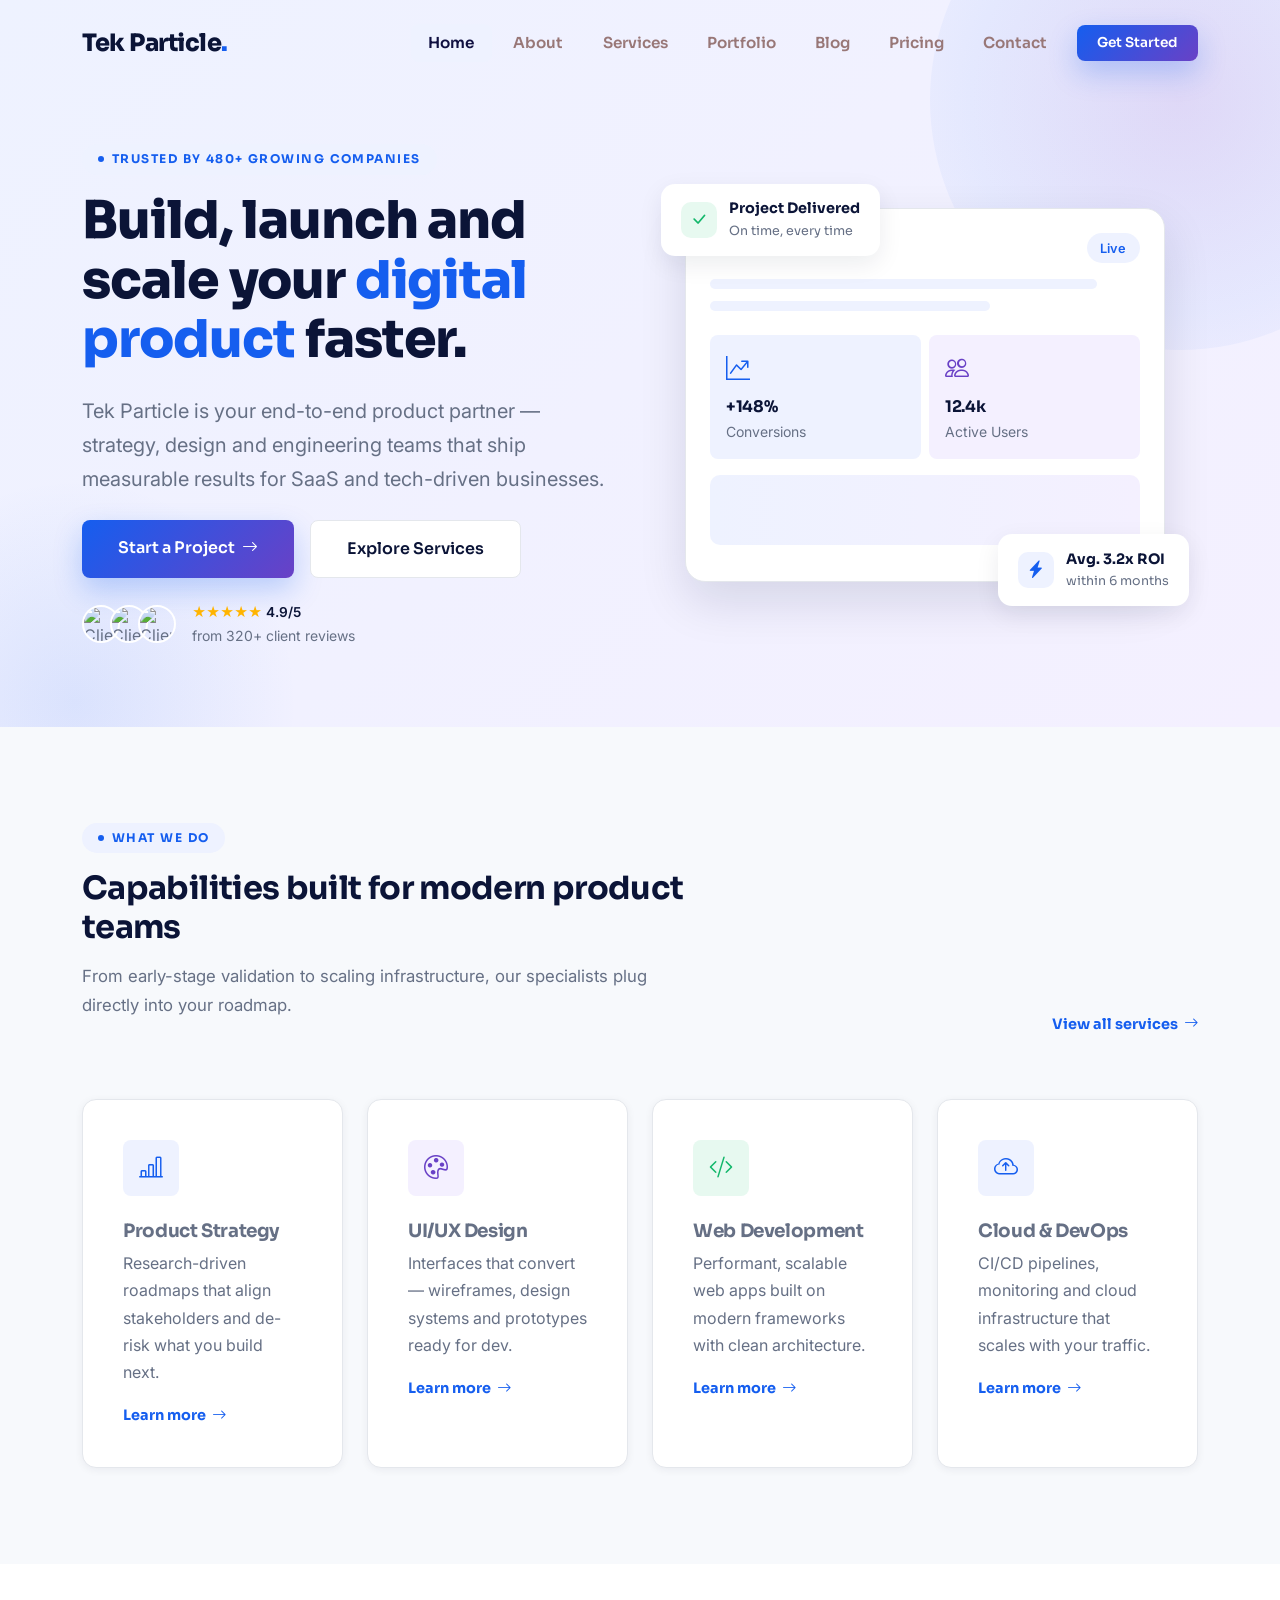
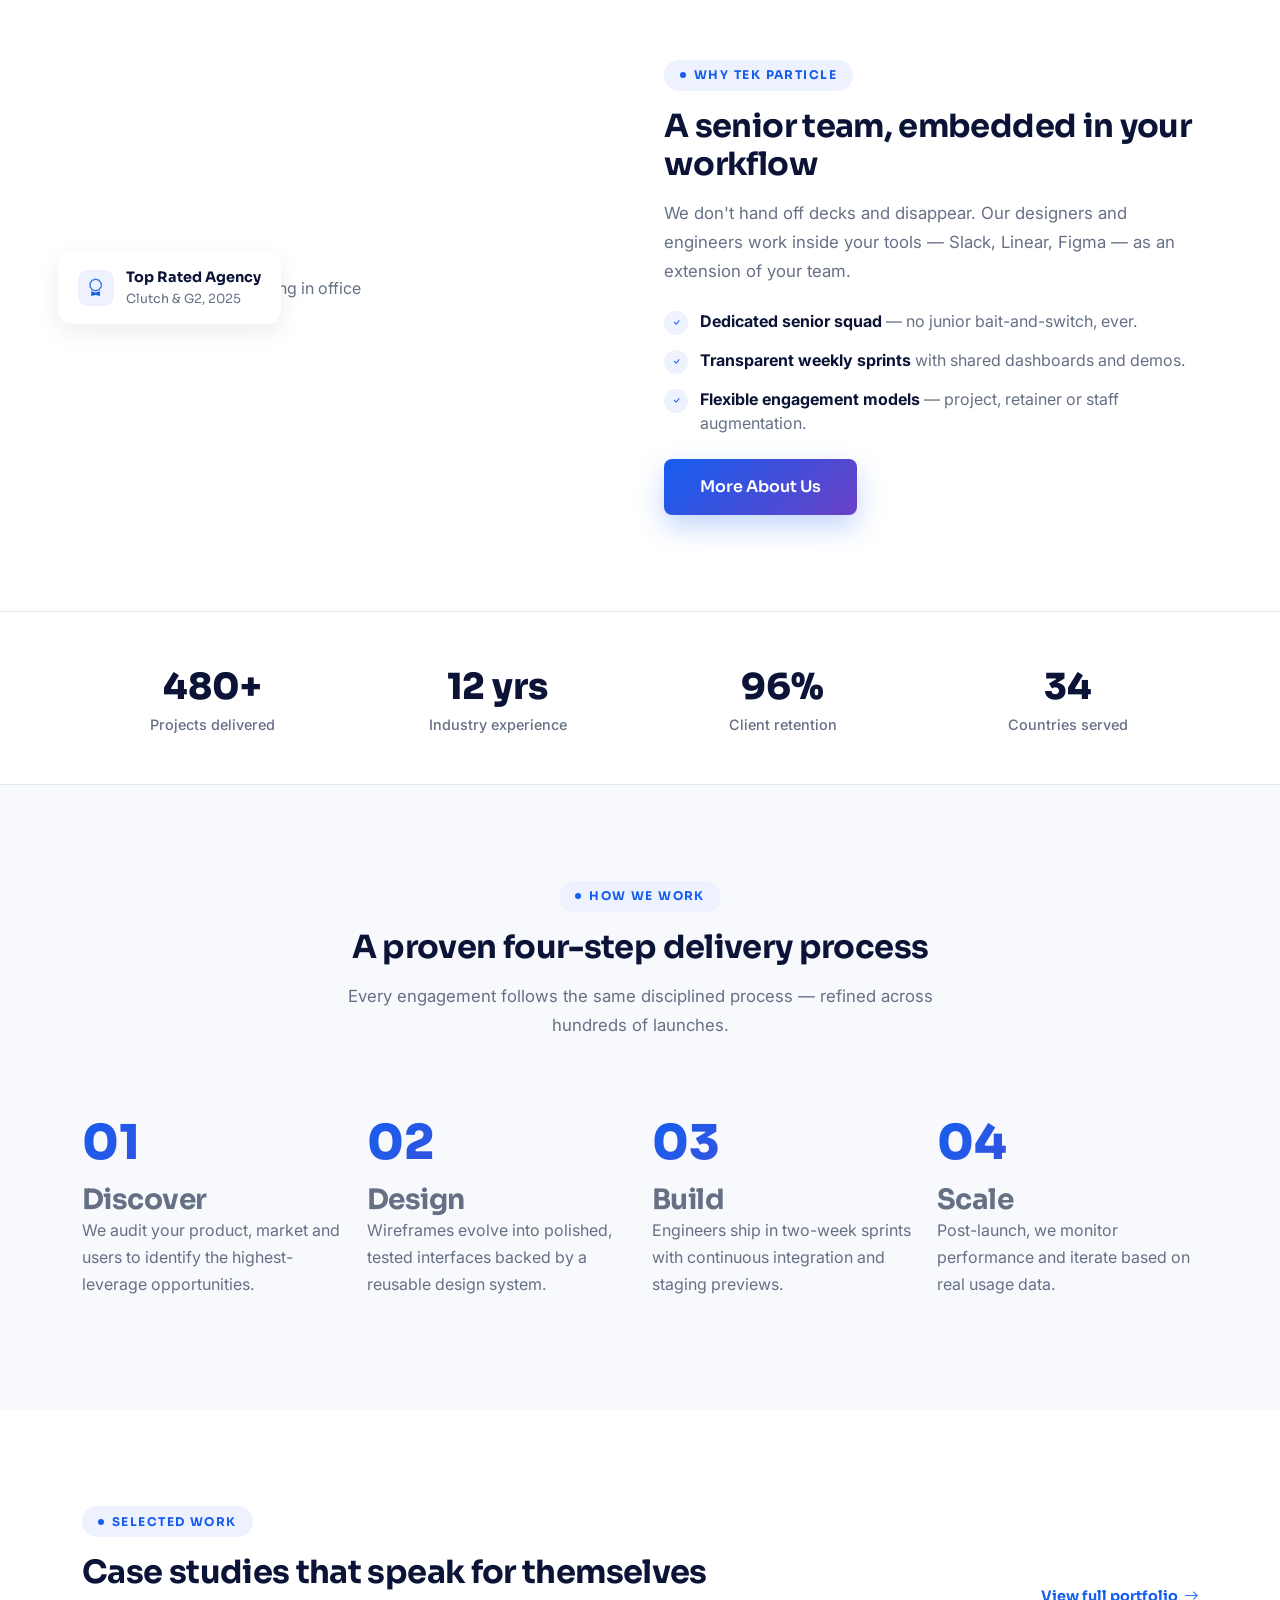
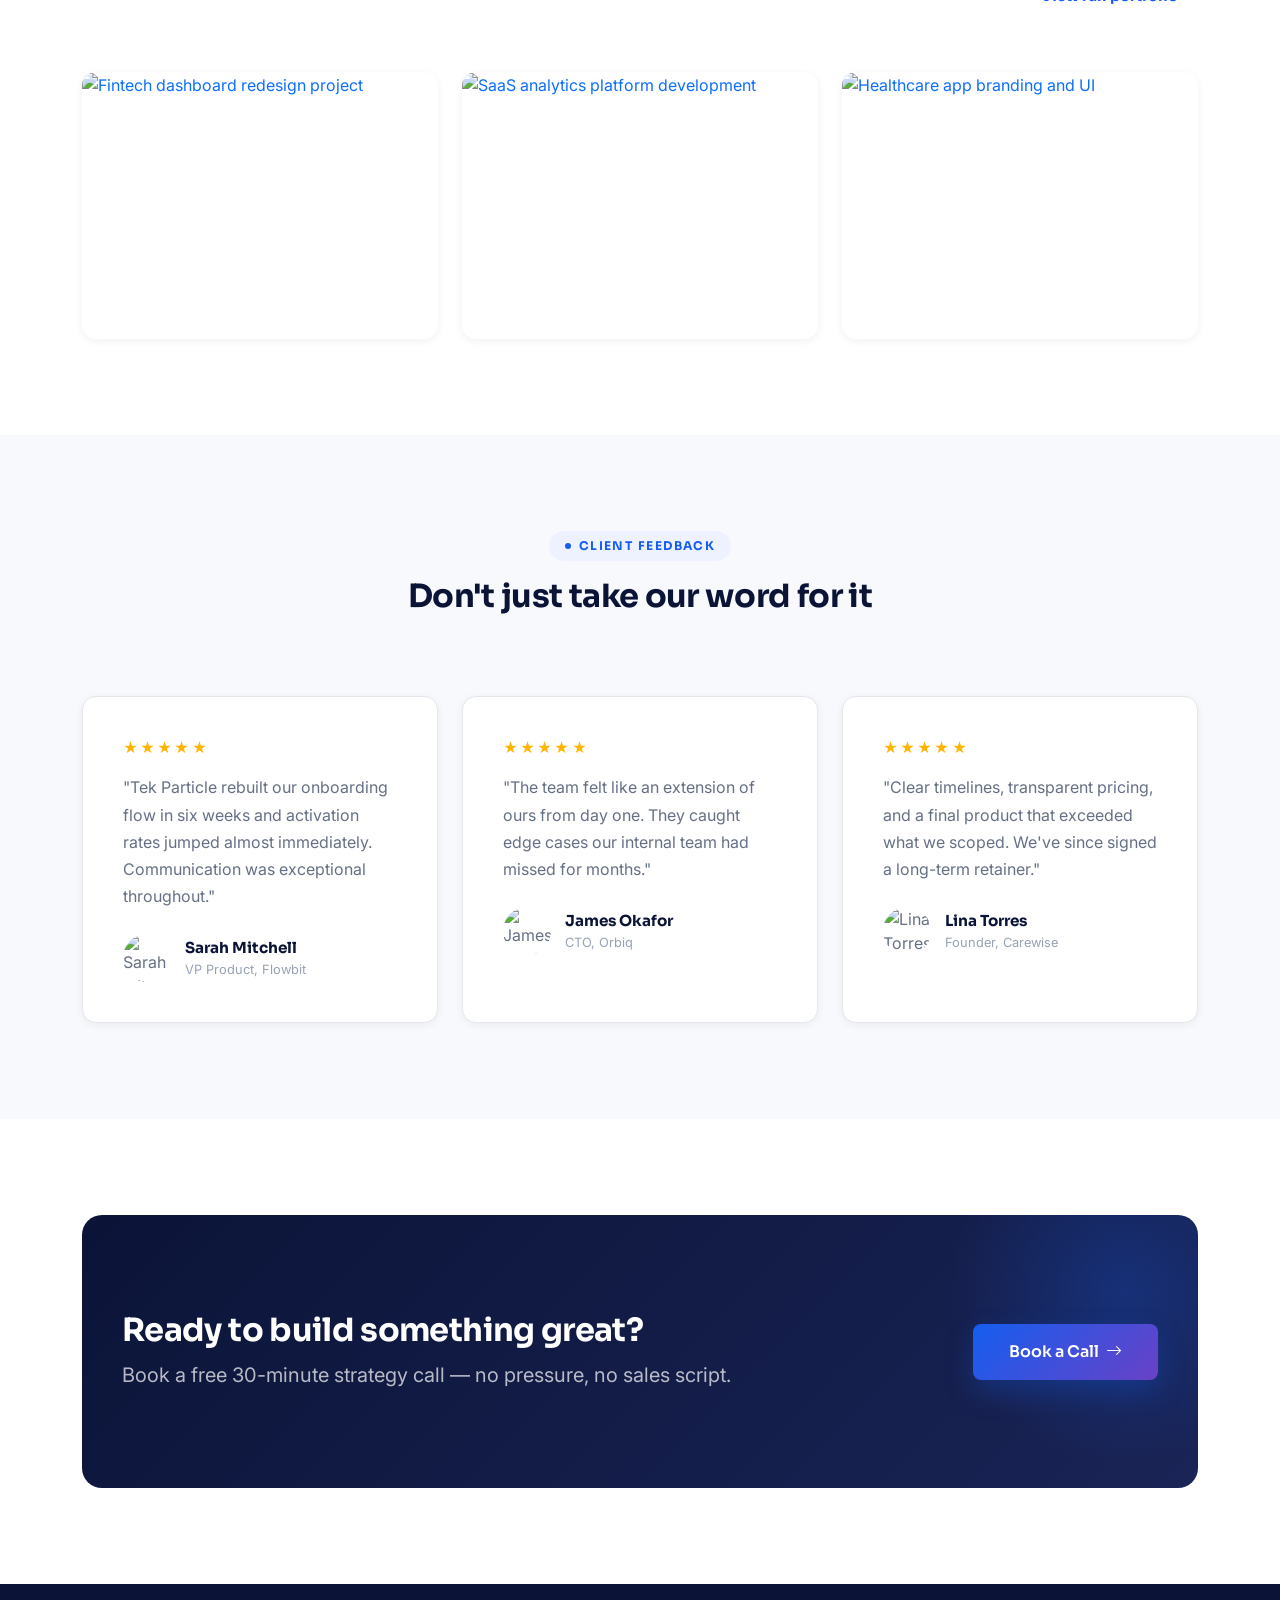
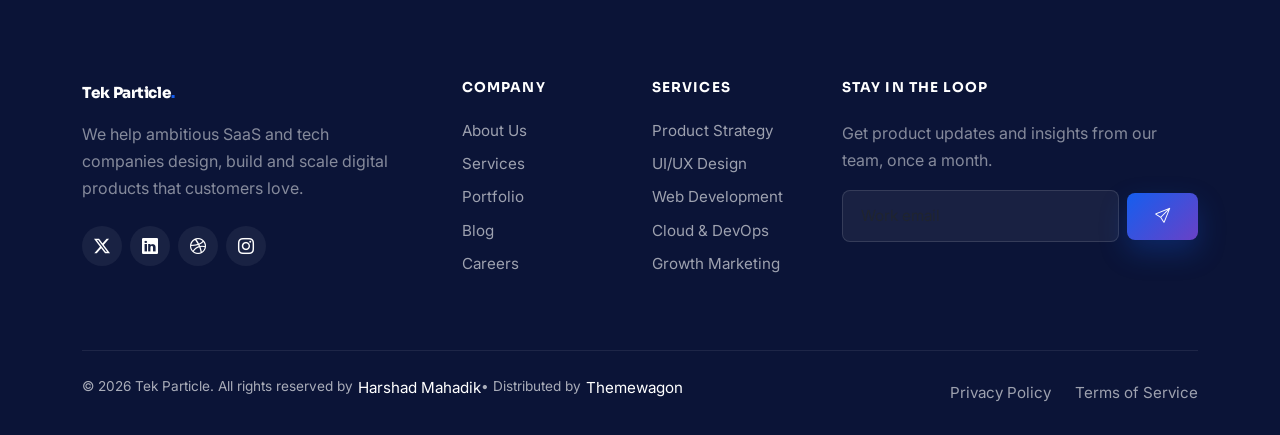
==== commit 2d62d6de: "website updated with company details" ====
--- a/index.html
+++ b/index.html
@@ -3,10 +3,10 @@
 <head>
   <meta charset="UTF-8">
   <meta name="viewport" content="width=device-width, initial-scale=1.0">
-  <title>Nexora — SaaS &amp; Digital Agency Bootstrap Theme</title>
-  <meta name="description" content="Nexora is a premium Bootstrap 5 theme for SaaS startups, digital agencies, IT companies and consulting firms. Build a high-converting marketing website fast.">
+  <title>Tek Particle: Modern SaaS & Digital Agency</title>
+  <meta name="description" content="Tek Particle is a premium SaaS startups, digital agencies, IT companies and consulting firms. Build a high-converting marketing website fast.">
   <meta name="keywords" content="SaaS theme, agency template, bootstrap 5 business theme, IT company website">
-  <meta property="og:title" content="Nexora — Premium SaaS & Agency Bootstrap Theme">
+  <meta property="og:title" content="Tek Particle — Premium SaaS & Digital Agency">
   <meta property="og:description" content="A fully responsive, multi-page business and marketing theme built with Bootstrap 5.">
   <meta property="og:type" content="website">
   <link rel="icon" type="image/svg+xml" href="data:image/svg+xml,%3Csvg xmlns='http://www.w3.org/2000/svg' viewBox='0 0 100 100'%3E%3Crect width='100' height='100' rx='22' fill='%23155EEF'/%3E%3Ctext x='50' y='68' font-size='58' font-family='Arial' font-weight='800' fill='white' text-anchor='middle'%3EN%3C/text%3E%3C/svg%3E">
@@ -28,7 +28,7 @@
   <!-- NAVBAR -->
   <nav class="navbar navbar-expand-lg navbar-nexora fixed-top">
     <div class="container">
-      <a class="navbar-brand navbar-brand-custom" href="index.html">Nexora<span>.</span></a>
+      <a class="navbar-brand navbar-brand-custom" href="index.html">Tek Particle<span>.</span></a>
       <button class="navbar-toggler navbar-toggler-custom" type="button" data-bs-toggle="collapse" data-bs-target="#mainNav" aria-controls="mainNav" aria-expanded="false" aria-label="Toggle navigation">
         <span class="bar"></span><span class="bar"></span><span class="bar"></span>
       </button>
@@ -56,7 +56,7 @@
         <div class="col-lg-6 hero-content">
           <span class="eyebrow">Trusted by 480+ growing companies</span>
           <h1 class="mb-4">Build, launch and scale your <span class="text-primary-custom">digital product</span> faster.</h1>
-          <p class="fs-5 mb-4" style="max-width: 540px;">Nexora is your end-to-end product partner — strategy, design and engineering teams that ship measurable results for SaaS and tech-driven businesses.</p>
+          <p class="fs-5 mb-4" style="max-width: 540px;">Tek Particle is your end-to-end product partner — strategy, design and engineering teams that ship measurable results for SaaS and tech-driven businesses.</p>
           <div class="d-flex flex-wrap gap-3 mb-4 justify-content-lg-start justify-content-center">
             <a href="contact.html" class="btn btn-primary btn-lg-custom">Start a Project <i class="bi bi-arrow-right ms-1"></i></a>
             <a href="services.html" class="btn btn-light-custom btn-lg-custom">Explore Services</a>
@@ -182,7 +182,7 @@
           </div>
         </div>
         <div class="col-lg-6 reveal">
-          <span class="eyebrow">Why Nexora</span>
+          <span class="eyebrow">Why Tek Particle</span>
           <h2 class="section-title">A senior team, embedded in your workflow</h2>
           <p class="section-subtitle mb-4">We don't hand off decks and disappear. Our designers and engineers work inside your tools — Slack, Linear, Figma — as an extension of your team.</p>
           <ul class="list-check mb-4">
@@ -320,7 +320,7 @@
         <div class="col-md-6 col-lg-4 reveal">
           <div class="testimonial-card">
             <div class="stars">★★★★★</div>
-            <p>"Nexora rebuilt our onboarding flow in six weeks and activation rates jumped almost immediately. Communication was exceptional throughout."</p>
+            <p>"Tek Particle rebuilt our onboarding flow in six weeks and activation rates jumped almost immediately. Communication was exceptional throughout."</p>
             <div class="testimonial-author">
               <img src="https://i.pravatar.cc/100?img=33" alt="Sarah Mitchell">
               <div>
@@ -383,7 +383,7 @@
       <div class="row gy-4">
         <div class="col-lg-4 col-md-6">
         
-          <a class="navbar-brand-custom d-inline-block mb-3" href="index.html" style="color:#fff !important;">Nexora<span style="color:var(--n-primary)">.</span></a>
+          <a class="navbar-brand-custom d-inline-block mb-3" href="index.html" style="color:#fff !important;">Tek Particle<span style="color:var(--n-primary)">.</span></a>
           <p class="text-white-50 mb-4" style="max-width:320px;">We help ambitious SaaS and tech companies design, build and scale digital products that customers love.</p>
           <div class="d-flex gap-2">
             <a href="#" class="social-icon"><i class="bi bi-twitter-x"></i></a>
@@ -418,11 +418,11 @@
         </div>
       </div>
       <div class="footer-bottom d-flex flex-column flex-md-row justify-content-between align-items-center gap-2 text-center text-md-start">
-        <p class="mb-0" style="display: flex;">&copy; 2026 Nexora. All rights reserved by <a target="_blank" href="https://github.com/HarshadMahadik" style="color: white;padding-left: 5px;"> Harshad Mahadik</a> &bull; Distributed by <a target="_blank" href="https://themewagon.com/" style="color: white;padding-left: 5px;">Themewagon</a>
+        <p class="mb-0" style="display: flex;">&copy; 2026 Tek Particle. All rights reserved by <a target="_blank" href="https://github.com/HarshadMahadik" style="color: white;padding-left: 5px;"> Harshad Mahadik</a> &bull; Distributed by <a target="_blank" href="https://themewagon.com/" style="color: white;padding-left: 5px;">Themewagon</a>
         </p>
         <div class="d-flex gap-4">
-          <a href="#" class="mb-0">Privacy Policy</a>
-          <a href="#" class="mb-0">Terms of Service</a>
+          <a href="privacy-policy.html" class="mb-0">Privacy Policy</a>
+          <a href="terms-of-service.html" class="mb-0">Terms of Service</a>
         </div>
       </div>
     </div>
--- a/css/custom.css
+++ b/css/custom.css
@@ -222,6 +222,19 @@
 
 .navbar-brand-custom span { color: var(--n-primary); }
 
+body.page-header-blue .navbar-nexora:not(.scrolled) .navbar-brand-custom {
+  color: #fff !important;
+}
+
+body.page-header-blue .navbar-nexora:not(.scrolled) .navbar-brand-custom span {
+  color: var(--n-primary) !important;
+}
+
+body.page-header-blue .navbar-nexora.scrolled .navbar-brand-custom,
+body.page-header-blue .navbar-nexora.scrolled .navbar-brand-custom span {
+  color: var(--n-navy) !important;
+}
+
 .navbar-nexora .nav-link {
   font-family: var(--n-font-display);
   font-weight: 600;
@@ -692,6 +705,7 @@
   padding: var(--n-space-2xl) var(--n-space-lg);
   position: relative;
   overflow: hidden;
+  isolation: isolate;
 }
 
 .cta-section::before {
@@ -703,9 +717,18 @@
   height: 350px;
   border-radius: 50%;
   background: radial-gradient(circle, rgba(21,94,239,0.25) 0%, transparent 70%);
-}
-
-.cta-section h2, .cta-section p { color: #fff; position: relative; z-index: 1; }
+  z-index: 0;
+}
+
+.cta-section .row,
+.cta-section h2,
+.cta-section p,
+.cta-section a {
+  position: relative;
+  z-index: 1;
+}
+
+.cta-section h2, .cta-section p { color: #fff; }
 .cta-section p { color: rgba(255,255,255,0.7); }
 
 /* =====================================================
@@ -747,15 +770,39 @@
   height: 40px;
   border-radius: 50%;
   background: rgba(255,255,255,0.06);
-  display: flex;
+  display: inline-flex !important;
   align-items: center;
   justify-content: center;
   color: #fff !important;
   transition: all 0.2s ease;
   margin-bottom: 0 !important;
+  text-decoration: none;
+  line-height: 1;
+  vertical-align: middle;
+  position: relative;
+  flex-shrink: 0;
+}
+
+.social-icon i {
+  display: inline-flex;
+  align-items: center;
+  justify-content: center;
+  font-size: 1rem;
+  line-height: 1;
+  position: relative;
+  top: 0;
+  left: 0;
+  transform: none;
+  margin: 0;
 }
 
 .social-icon:hover { background: var(--n-primary); transform: translateY(-3px); }
+
+.footer-nexora .d-flex.gap-2 {
+  display: flex !important;
+  align-items: center;
+  justify-content: flex-start;
+}
 
 /* =====================================================
    PAGE HEADER (sub-pages)
@@ -766,6 +813,7 @@
   position: relative;
   overflow: hidden;
   text-align: center;
+  isolation: isolate;
 }
 
 .page-header::before {
@@ -777,6 +825,14 @@
   height: 400px;
   border-radius: 50%;
   background: radial-gradient(circle, rgba(21,94,239,0.25) 0%, transparent 70%);
+  z-index: 0;
+}
+
+.page-header .container,
+.page-header h1,
+.page-header a {
+  position: relative;
+  z-index: 1;
 }
 
 .page-header h1 { color: #fff; }
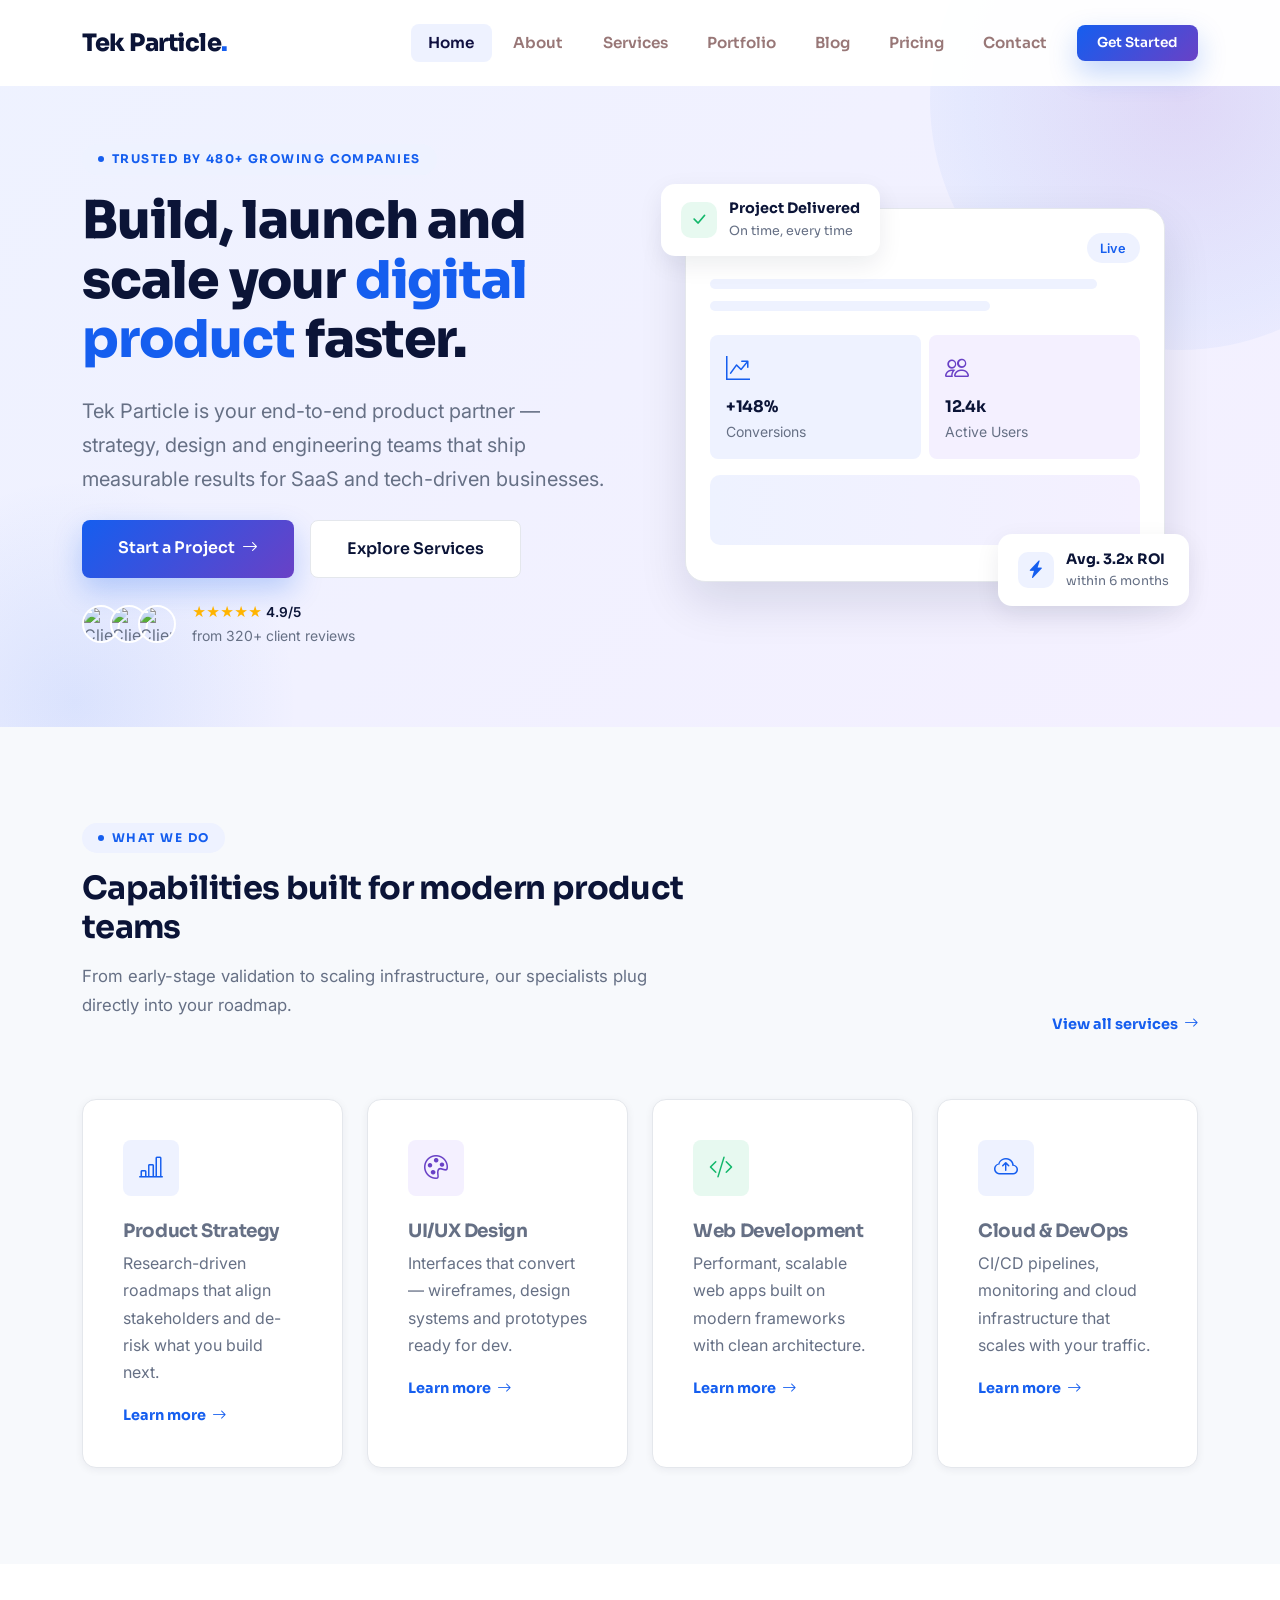
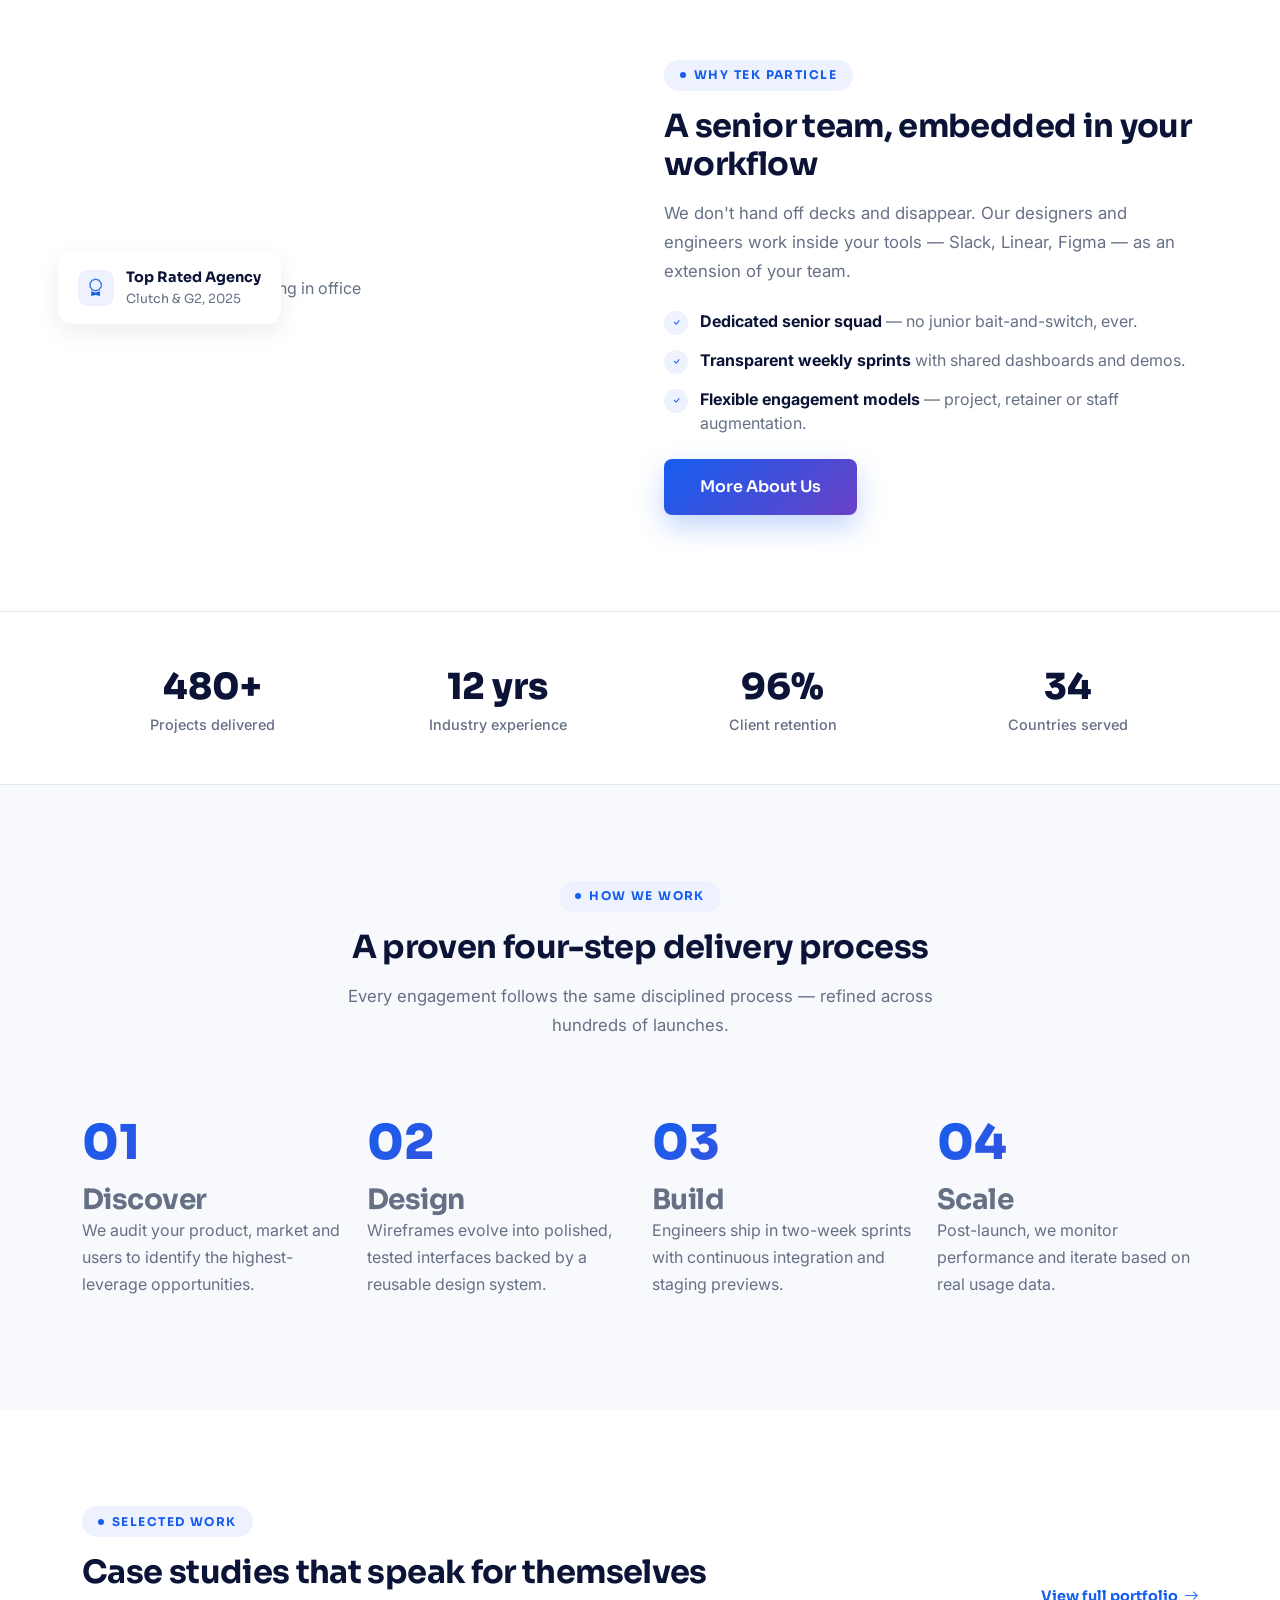
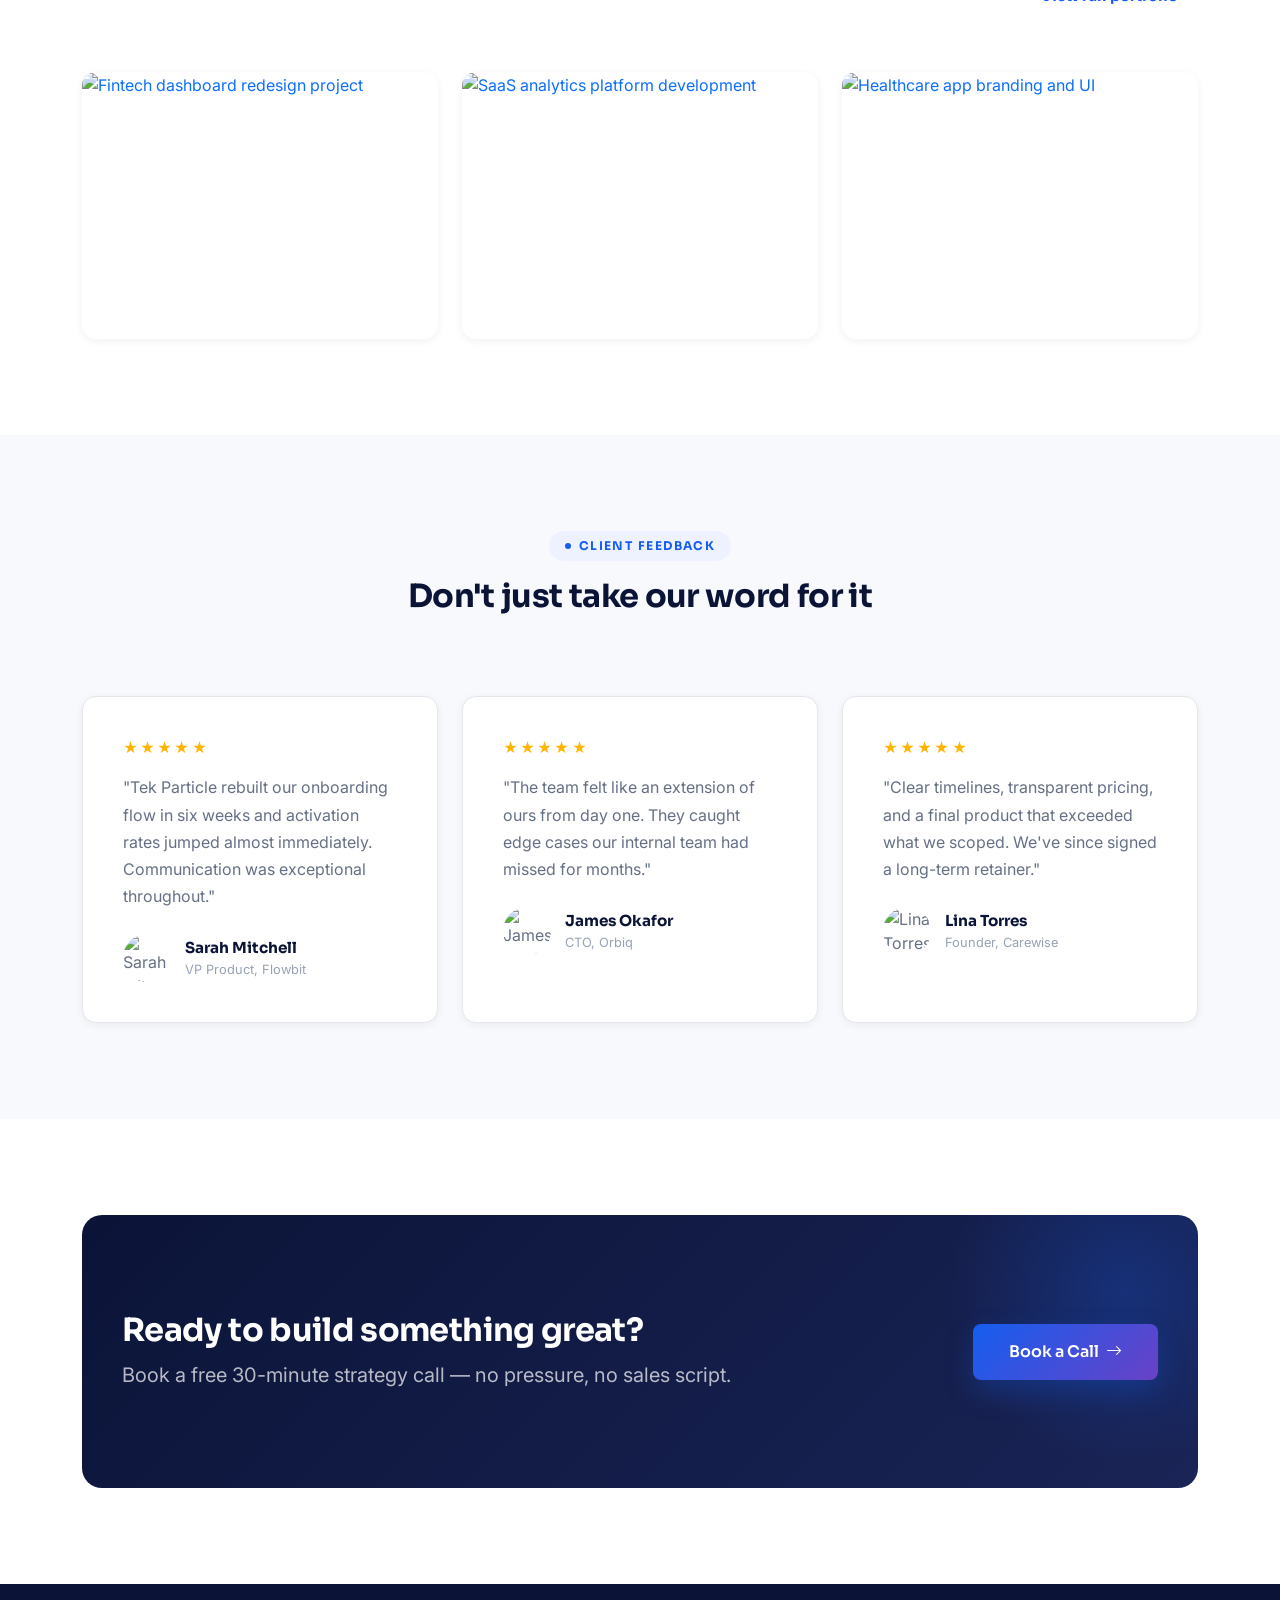
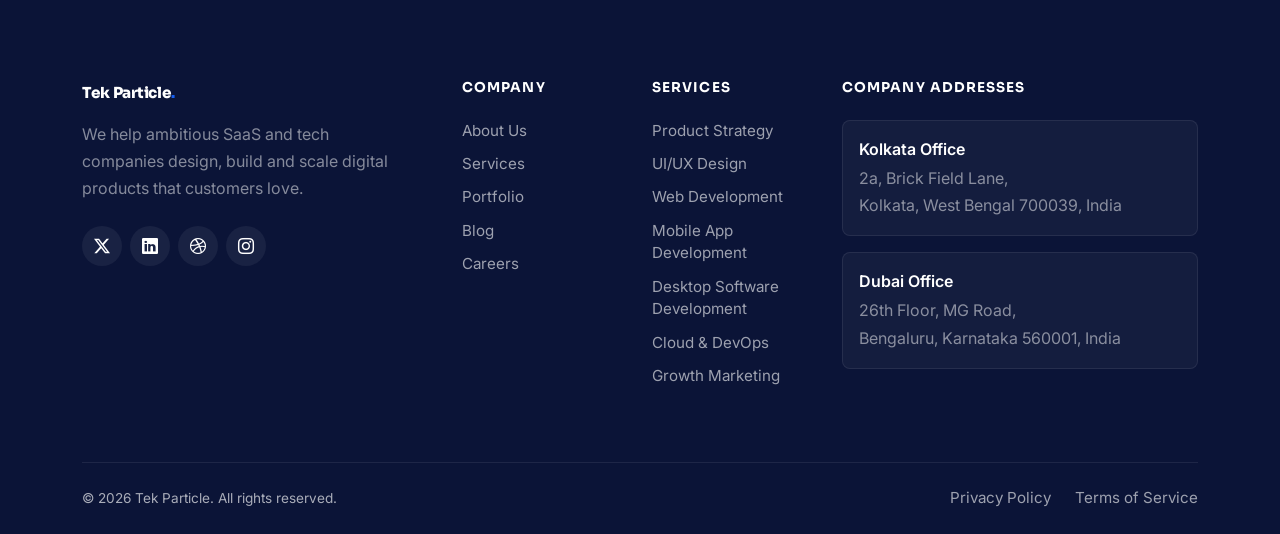
==== commit 2adb1c49: "footer data updated" ====
--- a/index.html
+++ b/index.html
@@ -1,437 +1,794 @@
-<!DOCTYPE html>
+<!doctype html>
 <html lang="en">
-<head>
-  <meta charset="UTF-8">
-  <meta name="viewport" content="width=device-width, initial-scale=1.0">
-  <title>Tek Particle: Modern SaaS & Digital Agency</title>
-  <meta name="description" content="Tek Particle is a premium SaaS startups, digital agencies, IT companies and consulting firms. Build a high-converting marketing website fast.">
-  <meta name="keywords" content="SaaS theme, agency template, bootstrap 5 business theme, IT company website">
-  <meta property="og:title" content="Tek Particle — Premium SaaS & Digital Agency">
-  <meta property="og:description" content="A fully responsive, multi-page business and marketing theme built with Bootstrap 5.">
-  <meta property="og:type" content="website">
-  <link rel="icon" type="image/svg+xml" href="data:image/svg+xml,%3Csvg xmlns='http://www.w3.org/2000/svg' viewBox='0 0 100 100'%3E%3Crect width='100' height='100' rx='22' fill='%23155EEF'/%3E%3Ctext x='50' y='68' font-size='58' font-family='Arial' font-weight='800' fill='white' text-anchor='middle'%3EN%3C/text%3E%3C/svg%3E">
-
-  <!-- Google Fonts -->
-  <link rel="preconnect" href="https://fonts.googleapis.com">
-  <link rel="preconnect" href="https://fonts.gstatic.com" crossorigin>
-  <link href="https://fonts.googleapis.com/css2?family=Inter:wght@400;500;600;700&family=Sora:wght@400;600;700;800&display=swap" rel="stylesheet">
-
-  <!-- Bootstrap 5.3 -->
-  <link href="https://cdn.jsdelivr.net/npm/bootstrap@5.3.3/dist/css/bootstrap.min.css" rel="stylesheet">
-  <!-- Bootstrap Icons -->
-  <link href="https://cdn.jsdelivr.net/npm/bootstrap-icons@1.11.3/font/bootstrap-icons.css" rel="stylesheet">
-  <!-- Custom CSS -->
-  <link href="css/custom.css" rel="stylesheet">
-</head>
-<body>
-
-  <!-- NAVBAR -->
-  <nav class="navbar navbar-expand-lg navbar-nexora fixed-top">
-    <div class="container">
-      <a class="navbar-brand navbar-brand-custom" href="index.html">Tek Particle<span>.</span></a>
-      <button class="navbar-toggler navbar-toggler-custom" type="button" data-bs-toggle="collapse" data-bs-target="#mainNav" aria-controls="mainNav" aria-expanded="false" aria-label="Toggle navigation">
-        <span class="bar"></span><span class="bar"></span><span class="bar"></span>
-      </button>
-      <div class="collapse navbar-collapse" id="mainNav">
-        <ul class="navbar-nav ms-auto align-items-lg-center gap-1 mt-3 mt-lg-0">
-          <li class="nav-item"><a class="nav-link nav2 active"  href="index.html">Home</a></li>
-          <li class="nav-item"><a class="nav-link nav2" href="about.html">About</a></li>
-          <li class="nav-item"><a class="nav-link nav2" href="services.html">Services</a></li>
-          <li class="nav-item"><a class="nav-link nav2" href="portfolio.html">Portfolio</a></li>
-          <li class="nav-item"><a class="nav-link nav2" href="blog.html">Blog</a></li>
-          <li class="nav-item"><a class="nav-link nav2" href="pricing.html">Pricing</a></li>
-          <li class="nav-item"><a class="nav-link nav2" href="contact.html">Contact</a></li>
-          <li class="nav-item ms-lg-2 mt-2 mt-lg-0">
-            <a href="contact.html" class="btn btn-primary btn-sm-custom w-100">Get Started</a>
-          </li>
-        </ul>
-      </div>
-    </div>
-  </nav>
-
-  <!-- HERO -->
-  <header class="hero">
-    <div class="container">
-      <div class="row align-items-center gy-5">
-        <div class="col-lg-6 hero-content">
-          <span class="eyebrow">Trusted by 480+ growing companies</span>
-          <h1 class="mb-4">Build, launch and scale your <span class="text-primary-custom">digital product</span> faster.</h1>
-          <p class="fs-5 mb-4" style="max-width: 540px;">Tek Particle is your end-to-end product partner — strategy, design and engineering teams that ship measurable results for SaaS and tech-driven businesses.</p>
-          <div class="d-flex flex-wrap gap-3 mb-4 justify-content-lg-start justify-content-center">
-            <a href="contact.html" class="btn btn-primary btn-lg-custom">Start a Project <i class="bi bi-arrow-right ms-1"></i></a>
-            <a href="services.html" class="btn btn-light-custom btn-lg-custom">Explore Services</a>
-          </div>
-          <div class="d-flex align-items-center gap-3 justify-content-lg-start justify-content-center">
-            <div class="d-flex">
-              <img src="https://i.pravatar.cc/40?img=12" class="rounded-circle border border-2 border-white" style="width:38px;height:38px;margin-right:-10px;" alt="Client avatar">
-              <img src="https://i.pravatar.cc/40?img=32" class="rounded-circle border border-2 border-white" style="width:38px;height:38px;margin-right:-10px;" alt="Client avatar">
-              <img src="https://i.pravatar.cc/40?img=45" class="rounded-circle border border-2 border-white" style="width:38px;height:38px;" alt="Client avatar">
-            </div>
-            <div>
-              <div class="stars mb-0" style="color:#FFB400; font-size:0.85rem;">★★★★★ <span class="text-navy fw-semibold">4.9/5</span></div>
-              <small class="text-slate">from 320+ client reviews</small>
-            </div>
-          </div>
-        </div>
-        <div class="col-lg-6">
-          <div class="hero-visual position-relative mx-auto" style="max-width: 480px;">
-            <div class="hero-mock-card">
-              <div class="d-flex justify-content-between align-items-center mb-3">
-                <div class="d-flex gap-2">
-                  <span style="width:10px;height:10px;border-radius:50%;background:#FF5F56;display:block;"></span>
-                  <span style="width:10px;height:10px;border-radius:50%;background:#FFBD2E;display:block;"></span>
-                  <span style="width:10px;height:10px;border-radius:50%;background:#27C93F;display:block;"></span>
-                </div>
-                <span class="badge-soft">Live</span>
-              </div>
-              <div class="mock-bar" style="width: 90%;"></div>
-              <div class="mock-bar" style="width: 65%;"></div>
-              <div class="row g-2 my-3">
-                <div class="col-6">
-                  <div class="p-3 rounded-3" style="background: var(--n-bg-alt);">
-                    <i class="bi bi-graph-up-arrow text-primary-custom fs-4"></i>
-                    <div class="fw-bold text-navy mt-2 font-display">+148%</div>
-                    <small class="text-slate">Conversions</small>
+  <head>
+    <meta charset="UTF-8" />
+    <meta name="viewport" content="width=device-width, initial-scale=1.0" />
+    <title>Tek Particle: Modern SaaS & Digital Agency</title>
+    <meta
+      name="description"
+      content="Tek Particle is a premium SaaS startups, digital agencies, IT companies and consulting firms. Build a high-converting marketing website fast."
+    />
+    <meta
+      name="keywords"
+      content="SaaS theme, agency template, bootstrap 5 business theme, IT company website"
+    />
+    <meta
+      property="og:title"
+      content="Tek Particle — Premium SaaS & Digital Agency"
+    />
+    <meta
+      property="og:description"
+      content="A fully responsive, multi-page business and marketing theme built with Bootstrap 5."
+    />
+    <meta property="og:type" content="website" />
+    <link
+      rel="icon"
+      type="image/svg+xml"
+      href="data:image/svg+xml,%3Csvg xmlns='http://www.w3.org/2000/svg' viewBox='0 0 100 100'%3E%3Crect width='100' height='100' rx='22' fill='%23155EEF'/%3E%3Ctext x='50' y='68' font-size='58' font-family='Arial' font-weight='800' fill='white' text-anchor='middle'%3EN%3C/text%3E%3C/svg%3E"
+    />
+
+    <!-- Google Fonts -->
+    <link rel="preconnect" href="https://fonts.googleapis.com" />
+    <link rel="preconnect" href="https://fonts.gstatic.com" crossorigin />
+    <link
+      href="https://fonts.googleapis.com/css2?family=Inter:wght@400;500;600;700&family=Sora:wght@400;600;700;800&display=swap"
+      rel="stylesheet"
+    />
+
+    <!-- Bootstrap 5.3 -->
+    <link
+      href="https://cdn.jsdelivr.net/npm/bootstrap@5.3.3/dist/css/bootstrap.min.css"
+      rel="stylesheet"
+    />
+    <!-- Bootstrap Icons -->
+    <link
+      href="https://cdn.jsdelivr.net/npm/bootstrap-icons@1.11.3/font/bootstrap-icons.css"
+      rel="stylesheet"
+    />
+    <!-- Custom CSS -->
+    <link href="css/custom.css" rel="stylesheet" />
+  </head>
+  <body>
+    <!-- NAVBAR -->
+    <nav class="navbar navbar-expand-lg navbar-nexora fixed-top">
+      <div class="container">
+        <a class="navbar-brand navbar-brand-custom" href="index.html"
+          >Tek Particle<span>.</span></a
+        >
+        <button
+          class="navbar-toggler navbar-toggler-custom"
+          type="button"
+          data-bs-toggle="collapse"
+          data-bs-target="#mainNav"
+          aria-controls="mainNav"
+          aria-expanded="false"
+          aria-label="Toggle navigation"
+        >
+          <span class="bar"></span><span class="bar"></span
+          ><span class="bar"></span>
+        </button>
+        <div class="collapse navbar-collapse" id="mainNav">
+          <ul
+            class="navbar-nav ms-auto align-items-lg-center gap-1 mt-3 mt-lg-0"
+          >
+            <li class="nav-item">
+              <a class="nav-link nav2 active" href="index.html">Home</a>
+            </li>
+            <li class="nav-item">
+              <a class="nav-link nav2" href="about.html">About</a>
+            </li>
+            <li class="nav-item">
+              <a class="nav-link nav2" href="services.html">Services</a>
+            </li>
+            <li class="nav-item">
+              <a class="nav-link nav2" href="portfolio.html">Portfolio</a>
+            </li>
+            <li class="nav-item">
+              <a class="nav-link nav2" href="blog.html">Blog</a>
+            </li>
+            <li class="nav-item">
+              <a class="nav-link nav2" href="pricing.html">Pricing</a>
+            </li>
+            <li class="nav-item">
+              <a class="nav-link nav2" href="contact.html">Contact</a>
+            </li>
+            <li class="nav-item ms-lg-2 mt-2 mt-lg-0">
+              <a href="contact.html" class="btn btn-primary btn-sm-custom w-100"
+                >Get Started</a
+              >
+            </li>
+          </ul>
+        </div>
+      </div>
+    </nav>
+
+    <!-- HERO -->
+    <header class="hero">
+      <div class="container">
+        <div class="row align-items-center gy-5">
+          <div class="col-lg-6 hero-content">
+            <span class="eyebrow">Trusted by 480+ growing companies</span>
+            <h1 class="mb-4">
+              Build, launch and scale your
+              <span class="text-primary-custom">digital product</span> faster.
+            </h1>
+            <p class="fs-5 mb-4" style="max-width: 540px">
+              Tek Particle is your end-to-end product partner — strategy, design
+              and engineering teams that ship measurable results for SaaS and
+              tech-driven businesses.
+            </p>
+            <div
+              class="d-flex flex-wrap gap-3 mb-4 justify-content-lg-start justify-content-center"
+            >
+              <a href="contact.html" class="btn btn-primary btn-lg-custom"
+                >Start a Project <i class="bi bi-arrow-right ms-1"></i
+              ></a>
+              <a href="services.html" class="btn btn-light-custom btn-lg-custom"
+                >Explore Services</a
+              >
+            </div>
+            <div
+              class="d-flex align-items-center gap-3 justify-content-lg-start justify-content-center"
+            >
+              <div class="d-flex">
+                <img
+                  src="https://i.pravatar.cc/40?img=12"
+                  class="rounded-circle border border-2 border-white"
+                  style="width: 38px; height: 38px; margin-right: -10px"
+                  alt="Client avatar"
+                />
+                <img
+                  src="https://i.pravatar.cc/40?img=32"
+                  class="rounded-circle border border-2 border-white"
+                  style="width: 38px; height: 38px; margin-right: -10px"
+                  alt="Client avatar"
+                />
+                <img
+                  src="https://i.pravatar.cc/40?img=45"
+                  class="rounded-circle border border-2 border-white"
+                  style="width: 38px; height: 38px"
+                  alt="Client avatar"
+                />
+              </div>
+              <div>
+                <div
+                  class="stars mb-0"
+                  style="color: #ffb400; font-size: 0.85rem"
+                >
+                  ★★★★★ <span class="text-navy fw-semibold">4.9/5</span>
+                </div>
+                <small class="text-slate">from 320+ client reviews</small>
+              </div>
+            </div>
+          </div>
+          <div class="col-lg-6">
+            <div
+              class="hero-visual position-relative mx-auto"
+              style="max-width: 480px"
+            >
+              <div class="hero-mock-card">
+                <div
+                  class="d-flex justify-content-between align-items-center mb-3"
+                >
+                  <div class="d-flex gap-2">
+                    <span
+                      style="
+                        width: 10px;
+                        height: 10px;
+                        border-radius: 50%;
+                        background: #ff5f56;
+                        display: block;
+                      "
+                    ></span>
+                    <span
+                      style="
+                        width: 10px;
+                        height: 10px;
+                        border-radius: 50%;
+                        background: #ffbd2e;
+                        display: block;
+                      "
+                    ></span>
+                    <span
+                      style="
+                        width: 10px;
+                        height: 10px;
+                        border-radius: 50%;
+                        background: #27c93f;
+                        display: block;
+                      "
+                    ></span>
                   </div>
-                </div>
-                <div class="col-6">
-                  <div class="p-3 rounded-3" style="background: #F4F0FF;">
-                    <i class="bi bi-people text-primary-custom fs-4" style="color:var(--n-secondary) !important;"></i>
-                    <div class="fw-bold text-navy mt-2 font-display">12.4k</div>
-                    <small class="text-slate">Active Users</small>
+                  <span class="badge-soft">Live</span>
+                </div>
+                <div class="mock-bar" style="width: 90%"></div>
+                <div class="mock-bar" style="width: 65%"></div>
+                <div class="row g-2 my-3">
+                  <div class="col-6">
+                    <div
+                      class="p-3 rounded-3"
+                      style="background: var(--n-bg-alt)"
+                    >
+                      <i
+                        class="bi bi-graph-up-arrow text-primary-custom fs-4"
+                      ></i>
+                      <div class="fw-bold text-navy mt-2 font-display">
+                        +148%
+                      </div>
+                      <small class="text-slate">Conversions</small>
+                    </div>
                   </div>
-                </div>
-              </div>
-              <div class="mock-bar" style="width: 100%; height: 70px; border-radius: 10px; background: linear-gradient(90deg, var(--n-bg-alt), #F4F0FF);"></div>
-            </div>
-            <div class="hero-float-badge badge-1 d-none d-sm-flex">
-              <div class="icon-box icon-box-success" style="width:36px;height:36px;border-radius:10px;font-size:1.1rem;"><i class="bi bi-check-lg"></i></div>
-              <div>Project Delivered<br><small class="text-slate fw-normal">On time, every time</small></div>
-            </div>
-            <div class="hero-float-badge badge-2 d-none d-sm-flex">
-              <div class="icon-box icon-box-primary" style="width:36px;height:36px;border-radius:10px;font-size:1.1rem;"><i class="bi bi-lightning-charge-fill"></i></div>
-              <div>Avg. 3.2x ROI<br><small class="text-slate fw-normal">within 6 months</small></div>
-            </div>
-          </div>
-        </div>
-      </div>
-    </div>
-  </header>
-
-  <!-- SERVICES OVERVIEW -->
-  <section class="section bg-soft">
-    <div class="container">
-      <div class="row section-header align-items-end">
-        <div class="col-lg-7 reveal">
-          <span class="eyebrow">What we do</span>
-          <h2 class="section-title">Capabilities built for modern product teams</h2>
-          <p class="section-subtitle">From early-stage validation to scaling infrastructure, our specialists plug directly into your roadmap.</p>
-        </div>
-        <div class="col-lg-5 text-lg-end mt-3 mt-lg-0 reveal">
-          <a href="services.html" class="card-link-arrow">View all services <i class="bi bi-arrow-right"></i></a>
-        </div>
-      </div>
-      <div class="row g-4">
-        <div class="col-md-6 col-lg-3 reveal">
-          <div class="card-premium">
-            <div class="icon-box icon-box-primary mb-4"><i class="bi bi-bar-chart-line"></i></div>
-            <h3 class="card-title">Product Strategy</h3>
-            <p class="mb-3">Research-driven roadmaps that align stakeholders and de-risk what you build next.</p>
-            <a href="service-details.html" class="card-link-arrow">Learn more <i class="bi bi-arrow-right"></i></a>
-          </div>
-        </div>
-        <div class="col-md-6 col-lg-3 reveal">
-          <div class="card-premium">
-            <div class="icon-box icon-box-secondary mb-4"><i class="bi bi-palette"></i></div>
-            <h3 class="card-title">UI/UX Design</h3>
-            <p class="mb-3">Interfaces that convert — wireframes, design systems and prototypes ready for dev.</p>
-            <a href="service-details.html" class="card-link-arrow">Learn more <i class="bi bi-arrow-right"></i></a>
-          </div>
-        </div>
-        <div class="col-md-6 col-lg-3 reveal">
-          <div class="card-premium">
-            <div class="icon-box icon-box-success mb-4"><i class="bi bi-code-slash"></i></div>
-            <h3 class="card-title">Web Development</h3>
-            <p class="mb-3">Performant, scalable web apps built on modern frameworks with clean architecture.</p>
-            <a href="service-details.html" class="card-link-arrow">Learn more <i class="bi bi-arrow-right"></i></a>
-          </div>
-        </div>
-        <div class="col-md-6 col-lg-3 reveal">
-          <div class="card-premium">
-            <div class="icon-box icon-box-primary mb-4"><i class="bi bi-cloud-arrow-up"></i></div>
-            <h3 class="card-title">Cloud &amp; DevOps</h3>
-            <p class="mb-3">CI/CD pipelines, monitoring and cloud infrastructure that scales with your traffic.</p>
-            <a href="service-details.html" class="card-link-arrow">Learn more <i class="bi bi-arrow-right"></i></a>
-          </div>
-        </div>
-      </div>
-    </div>
-  </section>
-
-  <!-- ABOUT / WHY US -->
-  <section class="section">
-    <div class="container">
-      <div class="row align-items-center g-5">
-        <div class="col-lg-6 reveal">
-          <div class="position-relative">
-            <img src="https://images.unsplash.com/photo-1522202176988-66273c2fd55f?w=700&h=560&fit=crop" class="rounded-img w-100" alt="Nexora team collaborating in office" style="aspect-ratio: 5/4; object-fit:cover;">
-            <div class="hero-float-badge badge-2 d-none d-sm-flex" style="position:absolute; bottom:-1.5rem; left:-1.5rem; right:auto;">
-              <div class="icon-box icon-box-primary" style="width:36px;height:36px;border-radius:10px;font-size:1.1rem;"><i class="bi bi-award"></i></div>
-              <div>Top Rated Agency<br><small class="text-slate fw-normal">Clutch &amp; G2, 2025</small></div>
-            </div>
-          </div>
-        </div>
-        <div class="col-lg-6 reveal">
-          <span class="eyebrow">Why Tek Particle</span>
-          <h2 class="section-title">A senior team, embedded in your workflow</h2>
-          <p class="section-subtitle mb-4">We don't hand off decks and disappear. Our designers and engineers work inside your tools — Slack, Linear, Figma — as an extension of your team.</p>
-          <ul class="list-check mb-4">
-            <li><i class="bi bi-check"></i><div><strong class="text-navy">Dedicated senior squad</strong> — no junior bait-and-switch, ever.</div></li>
-            <li><i class="bi bi-check"></i><div><strong class="text-navy">Transparent weekly sprints</strong> with shared dashboards and demos.</div></li>
-            <li><i class="bi bi-check"></i><div><strong class="text-navy">Flexible engagement models</strong> — project, retainer or staff augmentation.</div></li>
-          </ul>
-          <a href="about.html" class="btn btn-primary btn-lg-custom">More About Us</a>
-        </div>
-      </div>
-    </div>
-  </section>
-
-  <!-- STATS STRIP -->
-  <section class="stats-strip py-5 bg-white">
-    <div class="container">
-      <div class="row text-center g-4">
-        <div class="col-6 col-md-3 stat-item reveal">
-          <div class="stat-number">480+</div>
-          <div class="stat-label">Projects delivered</div>
-        </div>
-        <div class="col-6 col-md-3 stat-item reveal">
-          <div class="stat-number">12 yrs</div>
-          <div class="stat-label">Industry experience</div>
-        </div>
-        <div class="col-6 col-md-3 stat-item reveal">
-          <div class="stat-number">96%</div>
-          <div class="stat-label">Client retention</div>
-        </div>
-        <div class="col-6 col-md-3 stat-item reveal">
-          <div class="stat-number">34</div>
-          <div class="stat-label">Countries served</div>
-        </div>
-      </div>
-    </div>
-  </section>
-
-  <!-- PROCESS -->
-  <section class="section bg-soft">
-    <div class="container">
-      <div class="row section-header justify-content-center text-center">
-        <div class="col-lg-7 reveal">
-          <span class="eyebrow">How we work</span>
-          <h2 class="section-title">A proven four-step delivery process</h2>
-          <p class="section-subtitle mx-auto">Every engagement follows the same disciplined process — refined across hundreds of launches.</p>
-        </div>
-      </div>
-      <div class="row g-4">
-        <div class="col-md-6 col-lg-3 reveal">
-          <div class="process-step">
-            <span class="process-number">01</span>
-            <h3 class="card-title">Discover</h3>
-            <p>We audit your product, market and users to identify the highest-leverage opportunities.</p>
-          </div>
-        </div>
-        <div class="col-md-6 col-lg-3 reveal">
-          <div class="process-step">
-            <span class="process-number">02</span>
-            <h3 class="card-title">Design</h3>
-            <p>Wireframes evolve into polished, tested interfaces backed by a reusable design system.</p>
-          </div>
-        </div>
-        <div class="col-md-6 col-lg-3 reveal">
-          <div class="process-step">
-            <span class="process-number">03</span>
-            <h3 class="card-title">Build</h3>
-            <p>Engineers ship in two-week sprints with continuous integration and staging previews.</p>
-          </div>
-        </div>
-        <div class="col-md-6 col-lg-3 reveal">
-          <div class="process-step">
-            <span class="process-number">04</span>
-            <h3 class="card-title">Scale</h3>
-            <p>Post-launch, we monitor performance and iterate based on real usage data.</p>
-          </div>
-        </div>
-      </div>
-    </div>
-  </section>
-
-  <!-- PORTFOLIO PREVIEW -->
-  <section class="section">
-    <div class="container">
-      <div class="row section-header align-items-end">
-        <div class="col-lg-7 reveal">
-          <span class="eyebrow">Selected work</span>
-          <h2 class="section-title">Case studies that speak for themselves</h2>
-        </div>
-        <div class="col-lg-5 text-lg-end mt-3 mt-lg-0 reveal">
-          <a href="portfolio.html" class="card-link-arrow">View full portfolio <i class="bi bi-arrow-right"></i></a>
-        </div>
-      </div>
-      <div class="row g-4">
-        <div class="col-md-6 col-lg-4 reveal">
-          <a href="portfolio-single.html" class="portfolio-card d-block">
-            <img src="https://images.unsplash.com/photo-1551288049-bebda4e38f71?w=600&h=450&fit=crop" alt="Fintech dashboard redesign project">
-            <div class="portfolio-overlay">
-              <span>FinTech · Product Design</span>
-              <h5>Payflow Dashboard Redesign</h5>
-            </div>
-          </a>
-        </div>
-        <div class="col-md-6 col-lg-4 reveal">
-          <a href="portfolio-single.html" class="portfolio-card d-block">
-            <img src="https://images.unsplash.com/photo-1460925895917-afdab827c52f?w=600&h=450&fit=crop" alt="SaaS analytics platform development">
-            <div class="portfolio-overlay">
-              <span>SaaS · Web Development</span>
-              <h5>Metricly Analytics Platform</h5>
-            </div>
-          </a>
-        </div>
-        <div class="col-md-6 col-lg-4 reveal">
-          <a href="portfolio-single.html" class="portfolio-card d-block">
-            <img src="https://images.unsplash.com/photo-1556742049-0cfed4f6a45d?w=600&h=450&fit=crop" alt="Healthcare app branding and UI">
-            <div class="portfolio-overlay">
-              <span>HealthTech · Branding</span>
-              <h5>Carewise Patient App</h5>
-            </div>
-          </a>
-        </div>
-      </div>
-    </div>
-  </section>
-
-  <!-- TESTIMONIALS -->
-  <section class="section bg-soft">
-    <div class="container">
-      <div class="row section-header justify-content-center text-center">
-        <div class="col-lg-7 reveal">
-          <span class="eyebrow">Client feedback</span>
-          <h2 class="section-title">Don't just take our word for it</h2>
-        </div>
-      </div>
-      <div class="row g-4">
-        <div class="col-md-6 col-lg-4 reveal">
-          <div class="testimonial-card">
-            <div class="stars">★★★★★</div>
-            <p>"Tek Particle rebuilt our onboarding flow in six weeks and activation rates jumped almost immediately. Communication was exceptional throughout."</p>
-            <div class="testimonial-author">
-              <img src="https://i.pravatar.cc/100?img=33" alt="Sarah Mitchell">
-              <div>
-                <div class="name">Sarah Mitchell</div>
-                <div class="role">VP Product, Flowbit</div>
-              </div>
-            </div>
-          </div>
-        </div>
-        <div class="col-md-6 col-lg-4 reveal">
-          <div class="testimonial-card">
-            <div class="stars">★★★★★</div>
-            <p>"The team felt like an extension of ours from day one. They caught edge cases our internal team had missed for months."</p>
-            <div class="testimonial-author">
-              <img src="https://i.pravatar.cc/100?img=51" alt="James Okafor">
-              <div>
-                <div class="name">James Okafor</div>
-                <div class="role">CTO, Orbiq</div>
-              </div>
-            </div>
-          </div>
-        </div>
-        <div class="col-md-6 col-lg-4 reveal">
-          <div class="testimonial-card">
-            <div class="stars">★★★★★</div>
-            <p>"Clear timelines, transparent pricing, and a final product that exceeded what we scoped. We've since signed a long-term retainer."</p>
-            <div class="testimonial-author">
-              <img src="https://i.pravatar.cc/100?img=14" alt="Lina Torres">
-              <div>
-                <div class="name">Lina Torres</div>
-                <div class="role">Founder, Carewise</div>
-              </div>
-            </div>
-          </div>
-        </div>
-      </div>
-    </div>
-  </section>
-
-  <!-- CTA -->
-  <section class="section">
-    <div class="container">
-      <div class="cta-section reveal">
-        <div class="row align-items-center">
-          <div class="col-lg-8">
-            <h2 class="mb-2">Ready to build something great?</h2>
-            <p class="mb-0 fs-5">Book a free 30-minute strategy call — no pressure, no sales script.</p>
-          </div>
-          <div class="col-lg-4 text-lg-end mt-4 mt-lg-0">
-            <a href="contact.html" class="btn btn-primary btn-lg-custom">Book a Call <i class="bi bi-arrow-right ms-1"></i></a>
-          </div>
-        </div>
-      </div>
-    </div>
-  </section>
-
-  <!-- FOOTER -->
-  <footer class="footer-nexora">
-    <div class="container">
-      <div class="row gy-4">
-        <div class="col-lg-4 col-md-6">
-        
-          <a class="navbar-brand-custom d-inline-block mb-3" href="index.html" style="color:#fff !important;">Tek Particle<span style="color:var(--n-primary)">.</span></a>
-          <p class="text-white-50 mb-4" style="max-width:320px;">We help ambitious SaaS and tech companies design, build and scale digital products that customers love.</p>
-          <div class="d-flex gap-2">
-            <a href="#" class="social-icon"><i class="bi bi-twitter-x"></i></a>
-            <a href="#" class="social-icon"><i class="bi bi-linkedin"></i></a>
-            <a href="#" class="social-icon"><i class="bi bi-dribbble"></i></a>
-            <a href="#" class="social-icon"><i class="bi bi-instagram"></i></a>
-          </div>
-        </div>
-        <div class="col-lg-2 col-md-6 col-6">
-          <h6>Company</h6>
-          <a href="about.html">About Us</a>
-          <a href="services.html">Services</a>
-          <a href="portfolio.html">Portfolio</a>
-          <a href="blog.html">Blog</a>
-          <a href="contact.html">Careers</a>
-        </div>
-        <div class="col-lg-2 col-md-6 col-6">
-          <h6>Services</h6>
-          <a href="service-details.html">Product Strategy</a>
-          <a href="service-details.html">UI/UX Design</a>
-          <a href="service-details.html">Web Development</a>
-          <a href="service-details.html">Cloud &amp; DevOps</a>
-          <a href="service-details.html">Growth Marketing</a>
-        </div>
-        <div class="col-lg-4 col-md-6">
-          <h6>Stay in the loop</h6>
-          <p class="text-white-50 mb-3">Get product updates and insights from our team, once a month.</p>
-          <form class="d-flex gap-2 needs-validation" novalidate>
-            <input type="email" class="form-control" placeholder="Work email" required style="background:rgba(255,255,255,0.06); border-color:rgba(255,255,255,0.12); color:#fff;">
-            <button class="btn btn-primary flex-shrink-0" type="submit"><i class="bi bi-send"></i></button>
-          </form>
-        </div>
-      </div>
-      <div class="footer-bottom d-flex flex-column flex-md-row justify-content-between align-items-center gap-2 text-center text-md-start">
-        <p class="mb-0" style="display: flex;">&copy; 2026 Tek Particle. All rights reserved by <a target="_blank" href="https://github.com/HarshadMahadik" style="color: white;padding-left: 5px;"> Harshad Mahadik</a> &bull; Distributed by <a target="_blank" href="https://themewagon.com/" style="color: white;padding-left: 5px;">Themewagon</a>
-        </p>
-        <div class="d-flex gap-4">
-          <a href="privacy-policy.html" class="mb-0">Privacy Policy</a>
-          <a href="terms-of-service.html" class="mb-0">Terms of Service</a>
-        </div>
-      </div>
-    </div>
-  </footer>
-
-  <button class="back-to-top" aria-label="Back to top"><i class="bi bi-arrow-up"></i></button>
-
-  <!-- Bootstrap Bundle JS -->
-  <script src="https://cdn.jsdelivr.net/npm/bootstrap@5.3.3/dist/js/bootstrap.bundle.min.js"></script>
-  <script src="js/main.js"></script>
-</body>
+                  <div class="col-6">
+                    <div class="p-3 rounded-3" style="background: #f4f0ff">
+                      <i
+                        class="bi bi-people text-primary-custom fs-4"
+                        style="color: var(--n-secondary) !important"
+                      ></i>
+                      <div class="fw-bold text-navy mt-2 font-display">
+                        12.4k
+                      </div>
+                      <small class="text-slate">Active Users</small>
+                    </div>
+                  </div>
+                </div>
+                <div
+                  class="mock-bar"
+                  style="
+                    width: 100%;
+                    height: 70px;
+                    border-radius: 10px;
+                    background: linear-gradient(
+                      90deg,
+                      var(--n-bg-alt),
+                      #f4f0ff
+                    );
+                  "
+                ></div>
+              </div>
+              <div class="hero-float-badge badge-1 d-none d-sm-flex">
+                <div
+                  class="icon-box icon-box-success"
+                  style="
+                    width: 36px;
+                    height: 36px;
+                    border-radius: 10px;
+                    font-size: 1.1rem;
+                  "
+                >
+                  <i class="bi bi-check-lg"></i>
+                </div>
+                <div>
+                  Project Delivered<br /><small class="text-slate fw-normal"
+                    >On time, every time</small
+                  >
+                </div>
+              </div>
+              <div class="hero-float-badge badge-2 d-none d-sm-flex">
+                <div
+                  class="icon-box icon-box-primary"
+                  style="
+                    width: 36px;
+                    height: 36px;
+                    border-radius: 10px;
+                    font-size: 1.1rem;
+                  "
+                >
+                  <i class="bi bi-lightning-charge-fill"></i>
+                </div>
+                <div>
+                  Avg. 3.2x ROI<br /><small class="text-slate fw-normal"
+                    >within 6 months</small
+                  >
+                </div>
+              </div>
+            </div>
+          </div>
+        </div>
+      </div>
+    </header>
+
+    <!-- SERVICES OVERVIEW -->
+    <section class="section bg-soft">
+      <div class="container">
+        <div class="row section-header align-items-end">
+          <div class="col-lg-7 reveal">
+            <span class="eyebrow">What we do</span>
+            <h2 class="section-title">
+              Capabilities built for modern product teams
+            </h2>
+            <p class="section-subtitle">
+              From early-stage validation to scaling infrastructure, our
+              specialists plug directly into your roadmap.
+            </p>
+          </div>
+          <div class="col-lg-5 text-lg-end mt-3 mt-lg-0 reveal">
+            <a href="services.html" class="card-link-arrow"
+              >View all services <i class="bi bi-arrow-right"></i
+            ></a>
+          </div>
+        </div>
+        <div class="row g-4">
+          <div class="col-md-6 col-lg-3 reveal">
+            <div class="card-premium">
+              <div class="icon-box icon-box-primary mb-4">
+                <i class="bi bi-bar-chart-line"></i>
+              </div>
+              <h3 class="card-title">Product Strategy</h3>
+              <p class="mb-3">
+                Research-driven roadmaps that align stakeholders and de-risk
+                what you build next.
+              </p>
+              <a href="service-details.html" class="card-link-arrow"
+                >Learn more <i class="bi bi-arrow-right"></i
+              ></a>
+            </div>
+          </div>
+          <div class="col-md-6 col-lg-3 reveal">
+            <div class="card-premium">
+              <div class="icon-box icon-box-secondary mb-4">
+                <i class="bi bi-palette"></i>
+              </div>
+              <h3 class="card-title">UI/UX Design</h3>
+              <p class="mb-3">
+                Interfaces that convert — wireframes, design systems and
+                prototypes ready for dev.
+              </p>
+              <a href="service-details.html" class="card-link-arrow"
+                >Learn more <i class="bi bi-arrow-right"></i
+              ></a>
+            </div>
+          </div>
+          <div class="col-md-6 col-lg-3 reveal">
+            <div class="card-premium">
+              <div class="icon-box icon-box-success mb-4">
+                <i class="bi bi-code-slash"></i>
+              </div>
+              <h3 class="card-title">Web Development</h3>
+              <p class="mb-3">
+                Performant, scalable web apps built on modern frameworks with
+                clean architecture.
+              </p>
+              <a href="service-details.html" class="card-link-arrow"
+                >Learn more <i class="bi bi-arrow-right"></i
+              ></a>
+            </div>
+          </div>
+          <div class="col-md-6 col-lg-3 reveal">
+            <div class="card-premium">
+              <div class="icon-box icon-box-primary mb-4">
+                <i class="bi bi-cloud-arrow-up"></i>
+              </div>
+              <h3 class="card-title">Cloud &amp; DevOps</h3>
+              <p class="mb-3">
+                CI/CD pipelines, monitoring and cloud infrastructure that scales
+                with your traffic.
+              </p>
+              <a href="service-details.html" class="card-link-arrow"
+                >Learn more <i class="bi bi-arrow-right"></i
+              ></a>
+            </div>
+          </div>
+        </div>
+      </div>
+    </section>
+
+    <!-- ABOUT / WHY US -->
+    <section class="section">
+      <div class="container">
+        <div class="row align-items-center g-5">
+          <div class="col-lg-6 reveal">
+            <div class="position-relative">
+              <img
+                src="https://images.unsplash.com/photo-1522202176988-66273c2fd55f?w=700&h=560&fit=crop"
+                class="rounded-img w-100"
+                alt="Nexora team collaborating in office"
+                style="aspect-ratio: 5/4; object-fit: cover"
+              />
+              <div
+                class="hero-float-badge badge-2 d-none d-sm-flex"
+                style="
+                  position: absolute;
+                  bottom: -1.5rem;
+                  left: -1.5rem;
+                  right: auto;
+                "
+              >
+                <div
+                  class="icon-box icon-box-primary"
+                  style="
+                    width: 36px;
+                    height: 36px;
+                    border-radius: 10px;
+                    font-size: 1.1rem;
+                  "
+                >
+                  <i class="bi bi-award"></i>
+                </div>
+                <div>
+                  Top Rated Agency<br /><small class="text-slate fw-normal"
+                    >Clutch &amp; G2, 2025</small
+                  >
+                </div>
+              </div>
+            </div>
+          </div>
+          <div class="col-lg-6 reveal">
+            <span class="eyebrow">Why Tek Particle</span>
+            <h2 class="section-title">
+              A senior team, embedded in your workflow
+            </h2>
+            <p class="section-subtitle mb-4">
+              We don't hand off decks and disappear. Our designers and engineers
+              work inside your tools — Slack, Linear, Figma — as an extension of
+              your team.
+            </p>
+            <ul class="list-check mb-4">
+              <li>
+                <i class="bi bi-check"></i>
+                <div>
+                  <strong class="text-navy">Dedicated senior squad</strong> — no
+                  junior bait-and-switch, ever.
+                </div>
+              </li>
+              <li>
+                <i class="bi bi-check"></i>
+                <div>
+                  <strong class="text-navy">Transparent weekly sprints</strong>
+                  with shared dashboards and demos.
+                </div>
+              </li>
+              <li>
+                <i class="bi bi-check"></i>
+                <div>
+                  <strong class="text-navy">Flexible engagement models</strong>
+                  — project, retainer or staff augmentation.
+                </div>
+              </li>
+            </ul>
+            <a href="about.html" class="btn btn-primary btn-lg-custom"
+              >More About Us</a
+            >
+          </div>
+        </div>
+      </div>
+    </section>
+
+    <!-- STATS STRIP -->
+    <section class="stats-strip py-5 bg-white">
+      <div class="container">
+        <div class="row text-center g-4">
+          <div class="col-6 col-md-3 stat-item reveal">
+            <div class="stat-number">480+</div>
+            <div class="stat-label">Projects delivered</div>
+          </div>
+          <div class="col-6 col-md-3 stat-item reveal">
+            <div class="stat-number">12 yrs</div>
+            <div class="stat-label">Industry experience</div>
+          </div>
+          <div class="col-6 col-md-3 stat-item reveal">
+            <div class="stat-number">96%</div>
+            <div class="stat-label">Client retention</div>
+          </div>
+          <div class="col-6 col-md-3 stat-item reveal">
+            <div class="stat-number">34</div>
+            <div class="stat-label">Countries served</div>
+          </div>
+        </div>
+      </div>
+    </section>
+
+    <!-- PROCESS -->
+    <section class="section bg-soft">
+      <div class="container">
+        <div class="row section-header justify-content-center text-center">
+          <div class="col-lg-7 reveal">
+            <span class="eyebrow">How we work</span>
+            <h2 class="section-title">A proven four-step delivery process</h2>
+            <p class="section-subtitle mx-auto">
+              Every engagement follows the same disciplined process — refined
+              across hundreds of launches.
+            </p>
+          </div>
+        </div>
+        <div class="row g-4">
+          <div class="col-md-6 col-lg-3 reveal">
+            <div class="process-step">
+              <span class="process-number">01</span>
+              <h3 class="card-title">Discover</h3>
+              <p>
+                We audit your product, market and users to identify the
+                highest-leverage opportunities.
+              </p>
+            </div>
+          </div>
+          <div class="col-md-6 col-lg-3 reveal">
+            <div class="process-step">
+              <span class="process-number">02</span>
+              <h3 class="card-title">Design</h3>
+              <p>
+                Wireframes evolve into polished, tested interfaces backed by a
+                reusable design system.
+              </p>
+            </div>
+          </div>
+          <div class="col-md-6 col-lg-3 reveal">
+            <div class="process-step">
+              <span class="process-number">03</span>
+              <h3 class="card-title">Build</h3>
+              <p>
+                Engineers ship in two-week sprints with continuous integration
+                and staging previews.
+              </p>
+            </div>
+          </div>
+          <div class="col-md-6 col-lg-3 reveal">
+            <div class="process-step">
+              <span class="process-number">04</span>
+              <h3 class="card-title">Scale</h3>
+              <p>
+                Post-launch, we monitor performance and iterate based on real
+                usage data.
+              </p>
+            </div>
+          </div>
+        </div>
+      </div>
+    </section>
+
+    <!-- PORTFOLIO PREVIEW -->
+    <section class="section">
+      <div class="container">
+        <div class="row section-header align-items-end">
+          <div class="col-lg-7 reveal">
+            <span class="eyebrow">Selected work</span>
+            <h2 class="section-title">
+              Case studies that speak for themselves
+            </h2>
+          </div>
+          <div class="col-lg-5 text-lg-end mt-3 mt-lg-0 reveal">
+            <a href="portfolio.html" class="card-link-arrow"
+              >View full portfolio <i class="bi bi-arrow-right"></i
+            ></a>
+          </div>
+        </div>
+        <div class="row g-4">
+          <div class="col-md-6 col-lg-4 reveal">
+            <a href="portfolio-single.html" class="portfolio-card d-block">
+              <img
+                src="https://images.unsplash.com/photo-1551288049-bebda4e38f71?w=600&h=450&fit=crop"
+                alt="Fintech dashboard redesign project"
+              />
+              <div class="portfolio-overlay">
+                <span>FinTech · Product Design</span>
+                <h5>Payflow Dashboard Redesign</h5>
+              </div>
+            </a>
+          </div>
+          <div class="col-md-6 col-lg-4 reveal">
+            <a href="portfolio-single.html" class="portfolio-card d-block">
+              <img
+                src="https://images.unsplash.com/photo-1460925895917-afdab827c52f?w=600&h=450&fit=crop"
+                alt="SaaS analytics platform development"
+              />
+              <div class="portfolio-overlay">
+                <span>SaaS · Web Development</span>
+                <h5>Metricly Analytics Platform</h5>
+              </div>
+            </a>
+          </div>
+          <div class="col-md-6 col-lg-4 reveal">
+            <a href="portfolio-single.html" class="portfolio-card d-block">
+              <img
+                src="https://images.unsplash.com/photo-1556742049-0cfed4f6a45d?w=600&h=450&fit=crop"
+                alt="Healthcare app branding and UI"
+              />
+              <div class="portfolio-overlay">
+                <span>HealthTech · Branding</span>
+                <h5>Carewise Patient App</h5>
+              </div>
+            </a>
+          </div>
+        </div>
+      </div>
+    </section>
+
+    <!-- TESTIMONIALS -->
+    <section class="section bg-soft">
+      <div class="container">
+        <div class="row section-header justify-content-center text-center">
+          <div class="col-lg-7 reveal">
+            <span class="eyebrow">Client feedback</span>
+            <h2 class="section-title">Don't just take our word for it</h2>
+          </div>
+        </div>
+        <div class="row g-4">
+          <div class="col-md-6 col-lg-4 reveal">
+            <div class="testimonial-card">
+              <div class="stars">★★★★★</div>
+              <p>
+                "Tek Particle rebuilt our onboarding flow in six weeks and
+                activation rates jumped almost immediately. Communication was
+                exceptional throughout."
+              </p>
+              <div class="testimonial-author">
+                <img
+                  src="https://i.pravatar.cc/100?img=33"
+                  alt="Sarah Mitchell"
+                />
+                <div>
+                  <div class="name">Sarah Mitchell</div>
+                  <div class="role">VP Product, Flowbit</div>
+                </div>
+              </div>
+            </div>
+          </div>
+          <div class="col-md-6 col-lg-4 reveal">
+            <div class="testimonial-card">
+              <div class="stars">★★★★★</div>
+              <p>
+                "The team felt like an extension of ours from day one. They
+                caught edge cases our internal team had missed for months."
+              </p>
+              <div class="testimonial-author">
+                <img
+                  src="https://i.pravatar.cc/100?img=51"
+                  alt="James Okafor"
+                />
+                <div>
+                  <div class="name">James Okafor</div>
+                  <div class="role">CTO, Orbiq</div>
+                </div>
+              </div>
+            </div>
+          </div>
+          <div class="col-md-6 col-lg-4 reveal">
+            <div class="testimonial-card">
+              <div class="stars">★★★★★</div>
+              <p>
+                "Clear timelines, transparent pricing, and a final product that
+                exceeded what we scoped. We've since signed a long-term
+                retainer."
+              </p>
+              <div class="testimonial-author">
+                <img src="https://i.pravatar.cc/100?img=14" alt="Lina Torres" />
+                <div>
+                  <div class="name">Lina Torres</div>
+                  <div class="role">Founder, Carewise</div>
+                </div>
+              </div>
+            </div>
+          </div>
+        </div>
+      </div>
+    </section>
+
+    <!-- CTA -->
+    <section class="section">
+      <div class="container">
+        <div class="cta-section reveal">
+          <div class="row align-items-center">
+            <div class="col-lg-8">
+              <h2 class="mb-2">Ready to build something great?</h2>
+              <p class="mb-0 fs-5">
+                Book a free 30-minute strategy call — no pressure, no sales
+                script.
+              </p>
+            </div>
+            <div class="col-lg-4 text-lg-end mt-4 mt-lg-0">
+              <a href="contact.html" class="btn btn-primary btn-lg-custom"
+                >Book a Call <i class="bi bi-arrow-right ms-1"></i
+              ></a>
+            </div>
+          </div>
+        </div>
+      </div>
+    </section>
+
+    <!-- FOOTER -->
+
+    <footer class="footer-nexora">
+      <div class="container">
+        <div class="row gy-4">
+          <div class="col-lg-4 col-md-6">
+            <a
+              class="navbar-brand-custom d-inline-block mb-3"
+              href="index.html"
+              style="color: #fff !important"
+              >Tek Particle<span style="color: var(--n-primary)">.</span></a
+            >
+            <p class="text-white-50 mb-4" style="max-width: 320px">
+              We help ambitious SaaS and tech companies design, build and scale
+              digital products that customers love.
+            </p>
+            <div class="d-flex gap-2">
+              <a href="#" class="social-icon"
+                ><i class="bi bi-twitter-x"></i
+              ></a>
+              <a href="#" class="social-icon"><i class="bi bi-linkedin"></i></a>
+              <a href="#" class="social-icon"><i class="bi bi-dribbble"></i></a>
+              <a href="#" class="social-icon"
+                ><i class="bi bi-instagram"></i
+              ></a>
+            </div>
+          </div>
+          <div class="col-lg-2 col-md-6 col-6">
+            <h6>Company</h6>
+            <a href="about.html">About Us</a>
+            <a href="services.html">Services</a>
+            <a href="portfolio.html">Portfolio</a>
+            <a href="blog.html">Blog</a>
+            <a href="contact.html">Careers</a>
+          </div>
+          <div class="col-lg-2 col-md-6 col-6">
+            <h6>Services</h6>
+            <a href="service-details.html">Product Strategy</a>
+            <a href="service-details.html">UI/UX Design</a>
+            <a href="service-details.html">Web Development</a>
+            <a href="service-details.html">Mobile App Development</a>
+            <a href="service-details.html">Desktop Software Development</a>
+            <a href="service-details.html">Cloud &amp; DevOps</a>
+            <a href="service-details.html">Growth Marketing</a>
+          </div>
+          <div class="col-lg-4 col-md-6 col-12">
+            <h6>Company addresses</h6>
+            <div class="row g-3">
+              <div class="col-12 col-md-12">
+                <div
+                  class="p-3 rounded-3 h-100"
+                  style="
+                    background: rgba(255, 255, 255, 0.04);
+                    border: 1px solid rgba(255, 255, 255, 0.08);
+                  "
+                >
+                  <div class="fw-semibold text-white mb-1">Kolkata Office</div>
+                  <p class="text-white-50 mb-0">
+                    2a, Brick Field Lane, <br />Kolkata, West Bengal 700039,
+                    India
+                  </p>
+                </div>
+              </div>
+              <div class="col-12 col-md-12">
+                <div
+                  class="p-3 rounded-3 h-100"
+                  style="
+                    background: rgba(255, 255, 255, 0.04);
+                    border: 1px solid rgba(255, 255, 255, 0.08);
+                  "
+                >
+                  <div class="fw-semibold text-white mb-1">Dubai Office</div>
+                  <p class="text-white-50 mb-0">
+                    26th Floor, MG Road,<br />Bengaluru, Karnataka 560001, India
+                  </p>
+                </div>
+              </div>
+            </div>
+          </div>
+        </div>
+        <div
+          class="footer-bottom d-flex flex-row justify-content-between align-items-center gap-2 text-center text-md-start w-100 flex-wrap flex-md-nowrap"
+        >
+          <p
+            class="mb-0 text-center text-md-start order-2 order-md-1"
+            style="display: block; line-height: 1.7"
+          >
+            &copy; 2026 Tek Particle. All rights reserved.
+          </p>
+          <div
+            class="d-flex flex-row justify-content-space-between justify-content-md-end gap-2 gap-sm-4 order-1 order-md-2 w-auto"
+          >
+            <a href="privacy-policy.html" class="mb-0">Privacy Policy</a>
+            <a href="terms-of-service.html" class="mb-0">Terms of Service</a>
+          </div>
+        </div>
+      </div>
+    </footer>
+
+    <button class="back-to-top" aria-label="Back to top">
+      <i class="bi bi-arrow-up"></i>
+    </button>
+
+    <!-- Bootstrap Bundle JS -->
+    <script src="https://cdn.jsdelivr.net/npm/bootstrap@5.3.3/dist/js/bootstrap.bundle.min.js"></script>
+    <script src="js/main.js"></script>
+  </body>
 </html>
--- a/css/custom.css
+++ b/css/custom.css
@@ -202,7 +202,7 @@
 .navbar-nexora {
   padding: 1.25rem 0;
   transition: all 0.3s ease;
-  background: rgba(255, 255, 255, 0.0);
+  background: rgba(255, 255, 255, 0.96);
 }
 
 .navbar-nexora.scrolled {
@@ -210,6 +210,10 @@
   background: rgba(255, 255, 255, 0.92);
   backdrop-filter: blur(12px);
   box-shadow: var(--n-shadow-sm);
+}
+
+body.page-header-blue .navbar-nexora:not(.scrolled) {
+  background: rgba(8, 29, 78, 0.96);
 }
 
 .navbar-brand-custom {
@@ -282,6 +286,34 @@
 .navbar-toggler-custom.active .bar:nth-child(2) { opacity: 0; }
 .navbar-toggler-custom.active .bar:nth-child(3) {
   transform: translateY(-6px) rotate(-45deg);
+}
+
+@media (max-width: 991.98px) {
+  .navbar-nexora {
+    background: rgba(255, 255, 255, 0.96);
+    backdrop-filter: blur(12px);
+    box-shadow: var(--n-shadow-sm);
+  }
+
+  .navbar-nexora .navbar-collapse {
+    background: rgba(255, 255, 255, 0.98);
+    border-radius: 1rem;
+    padding: 0.9rem 1rem;
+    margin-top: 0.75rem;
+    box-shadow: var(--n-shadow-sm);
+    border: 1px solid rgba(15, 15, 64, 0.08);
+  }
+
+  .navbar-nexora .nav-link {
+    color: var(--n-navy) !important;
+    padding: 0.7rem 0.9rem !important;
+  }
+
+  .navbar-nexora .nav-link:hover,
+  .navbar-nexora .nav-link.active {
+    color: var(--n-navy) !important;
+    background: var(--n-bg-alt);
+  }
 }
 
 /* =====================================================
